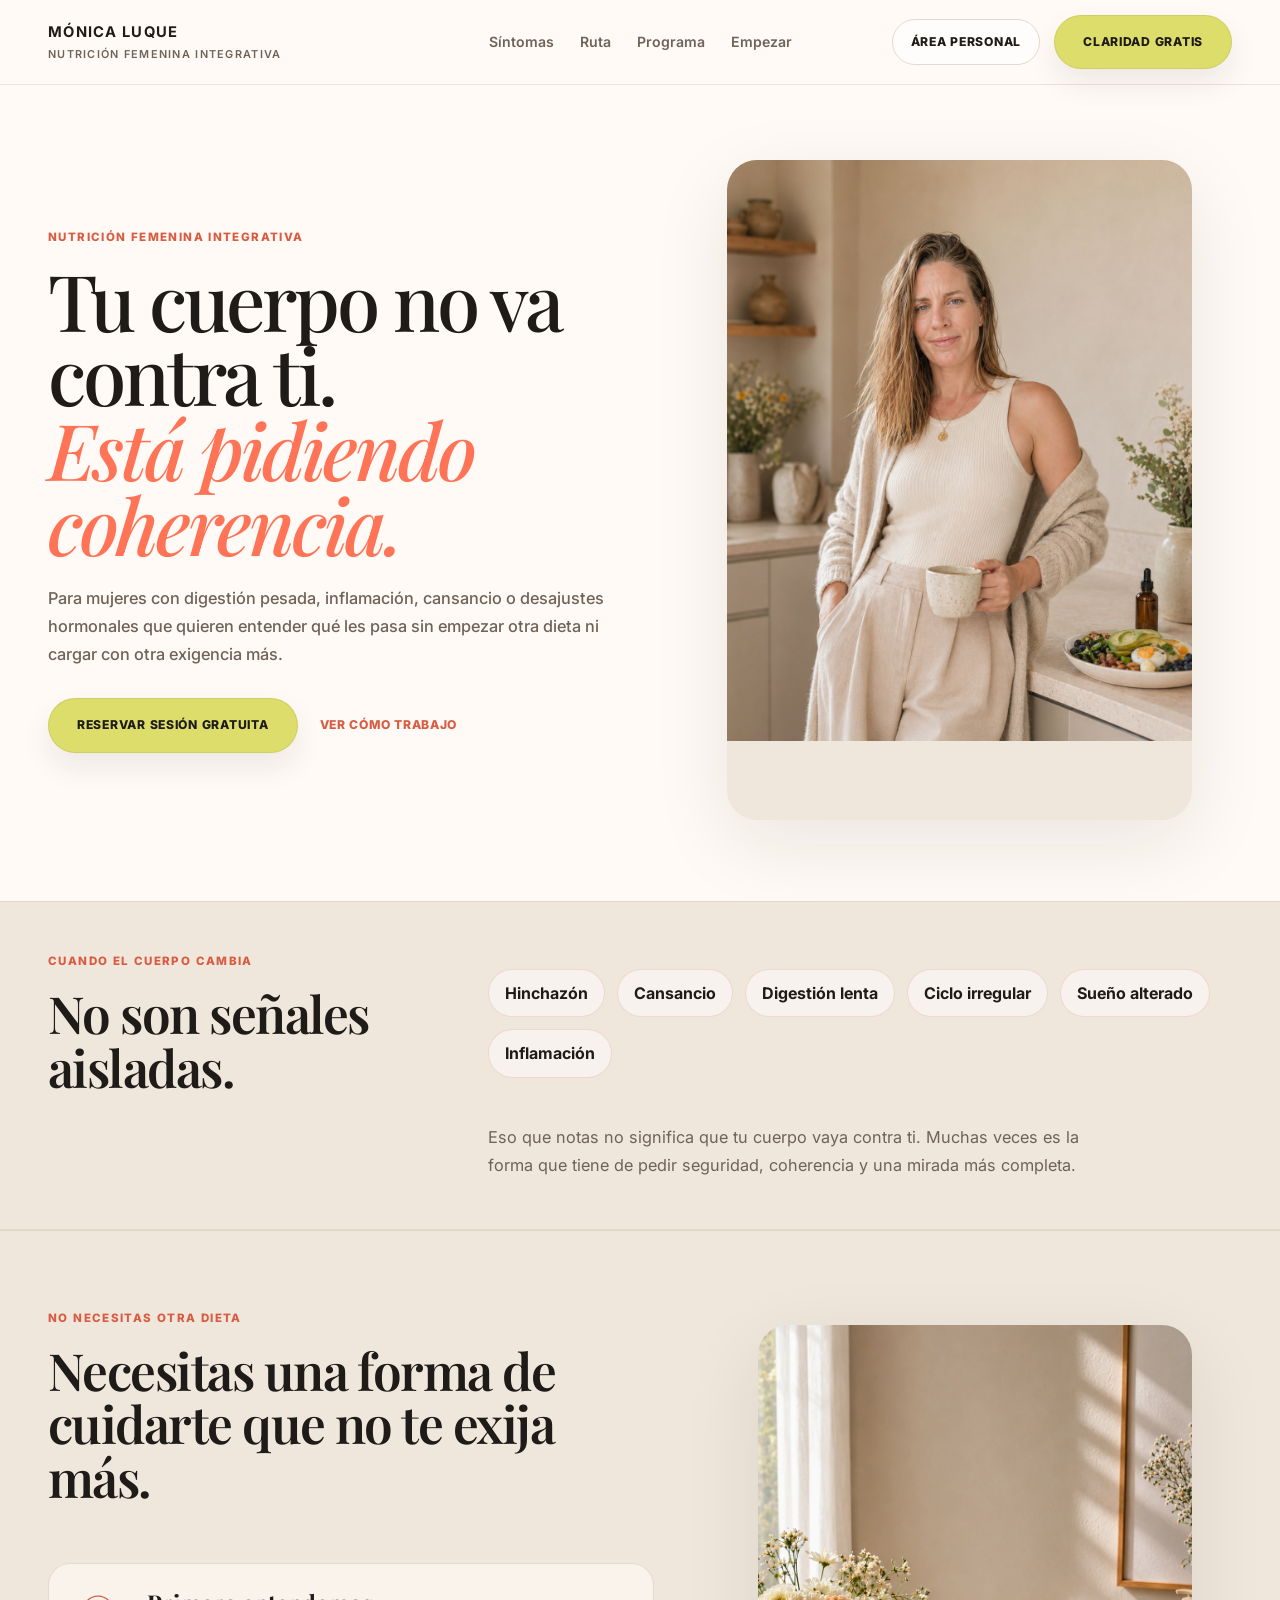
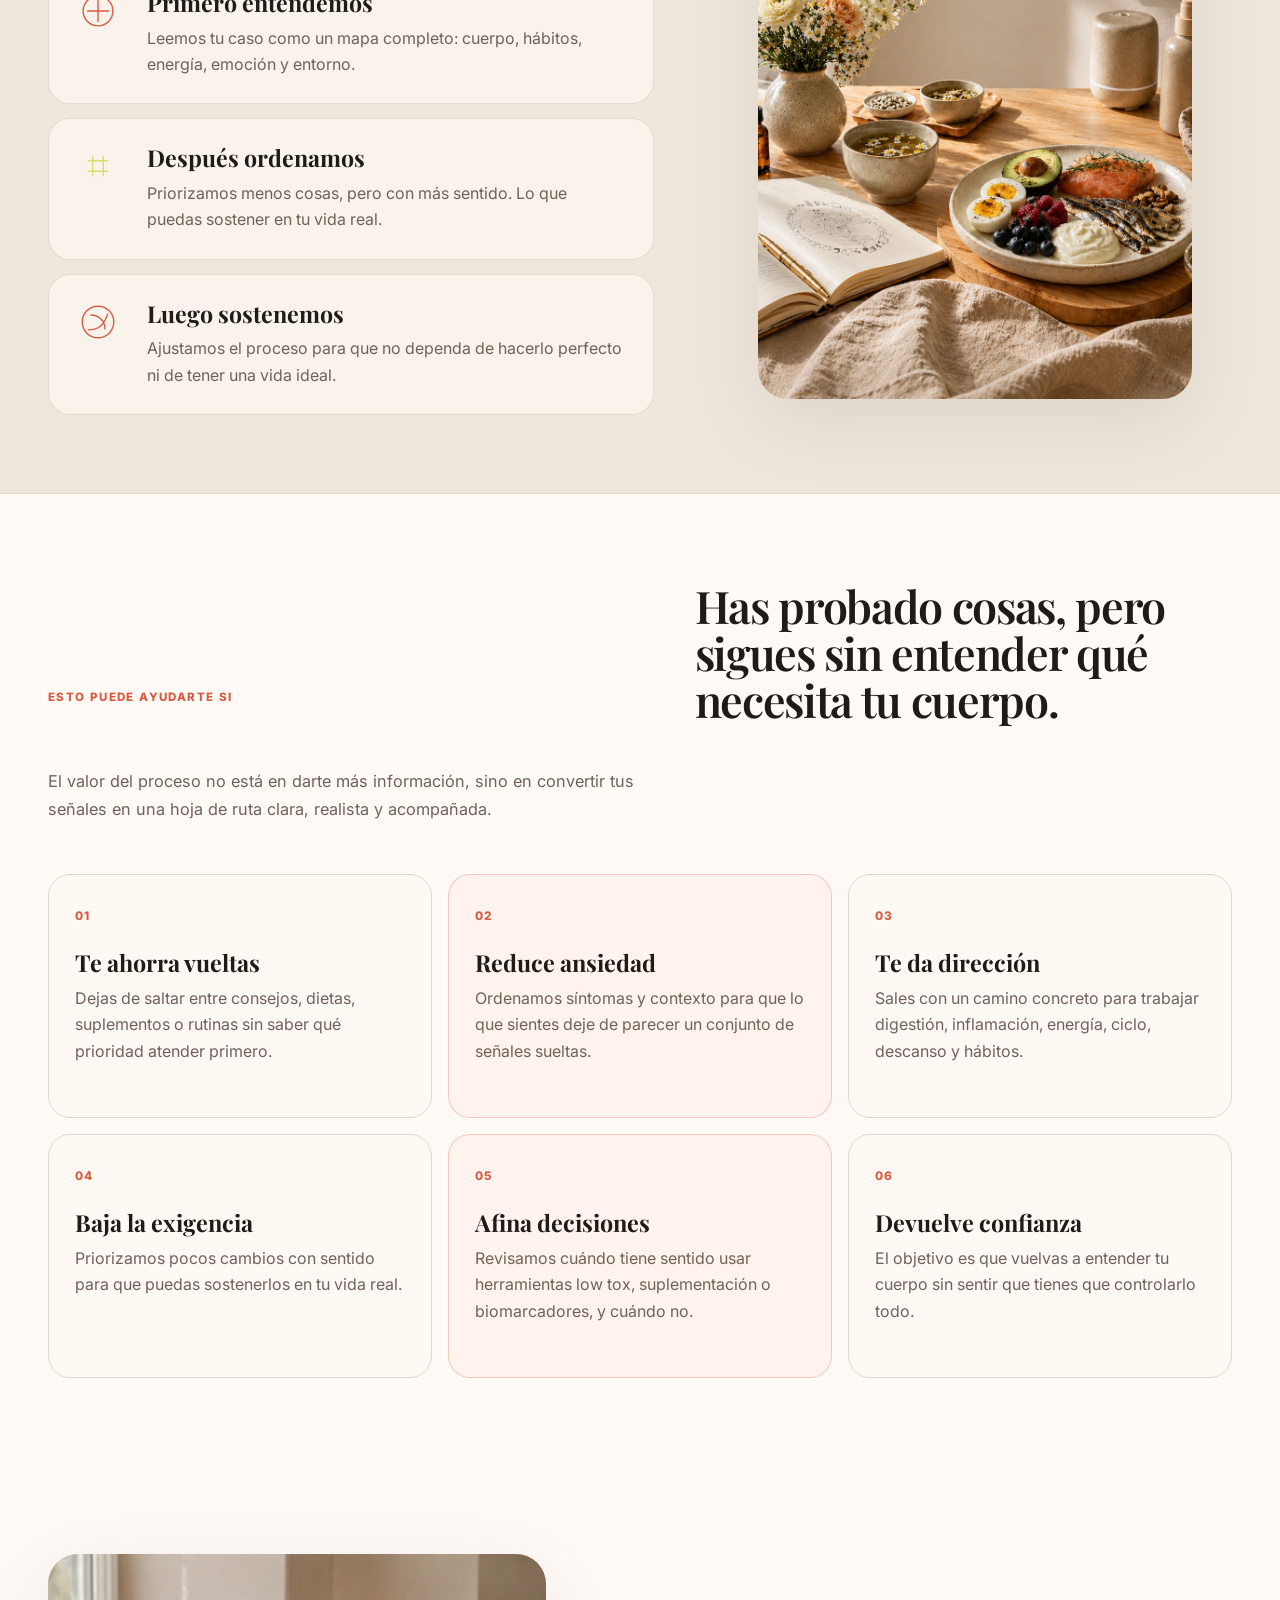
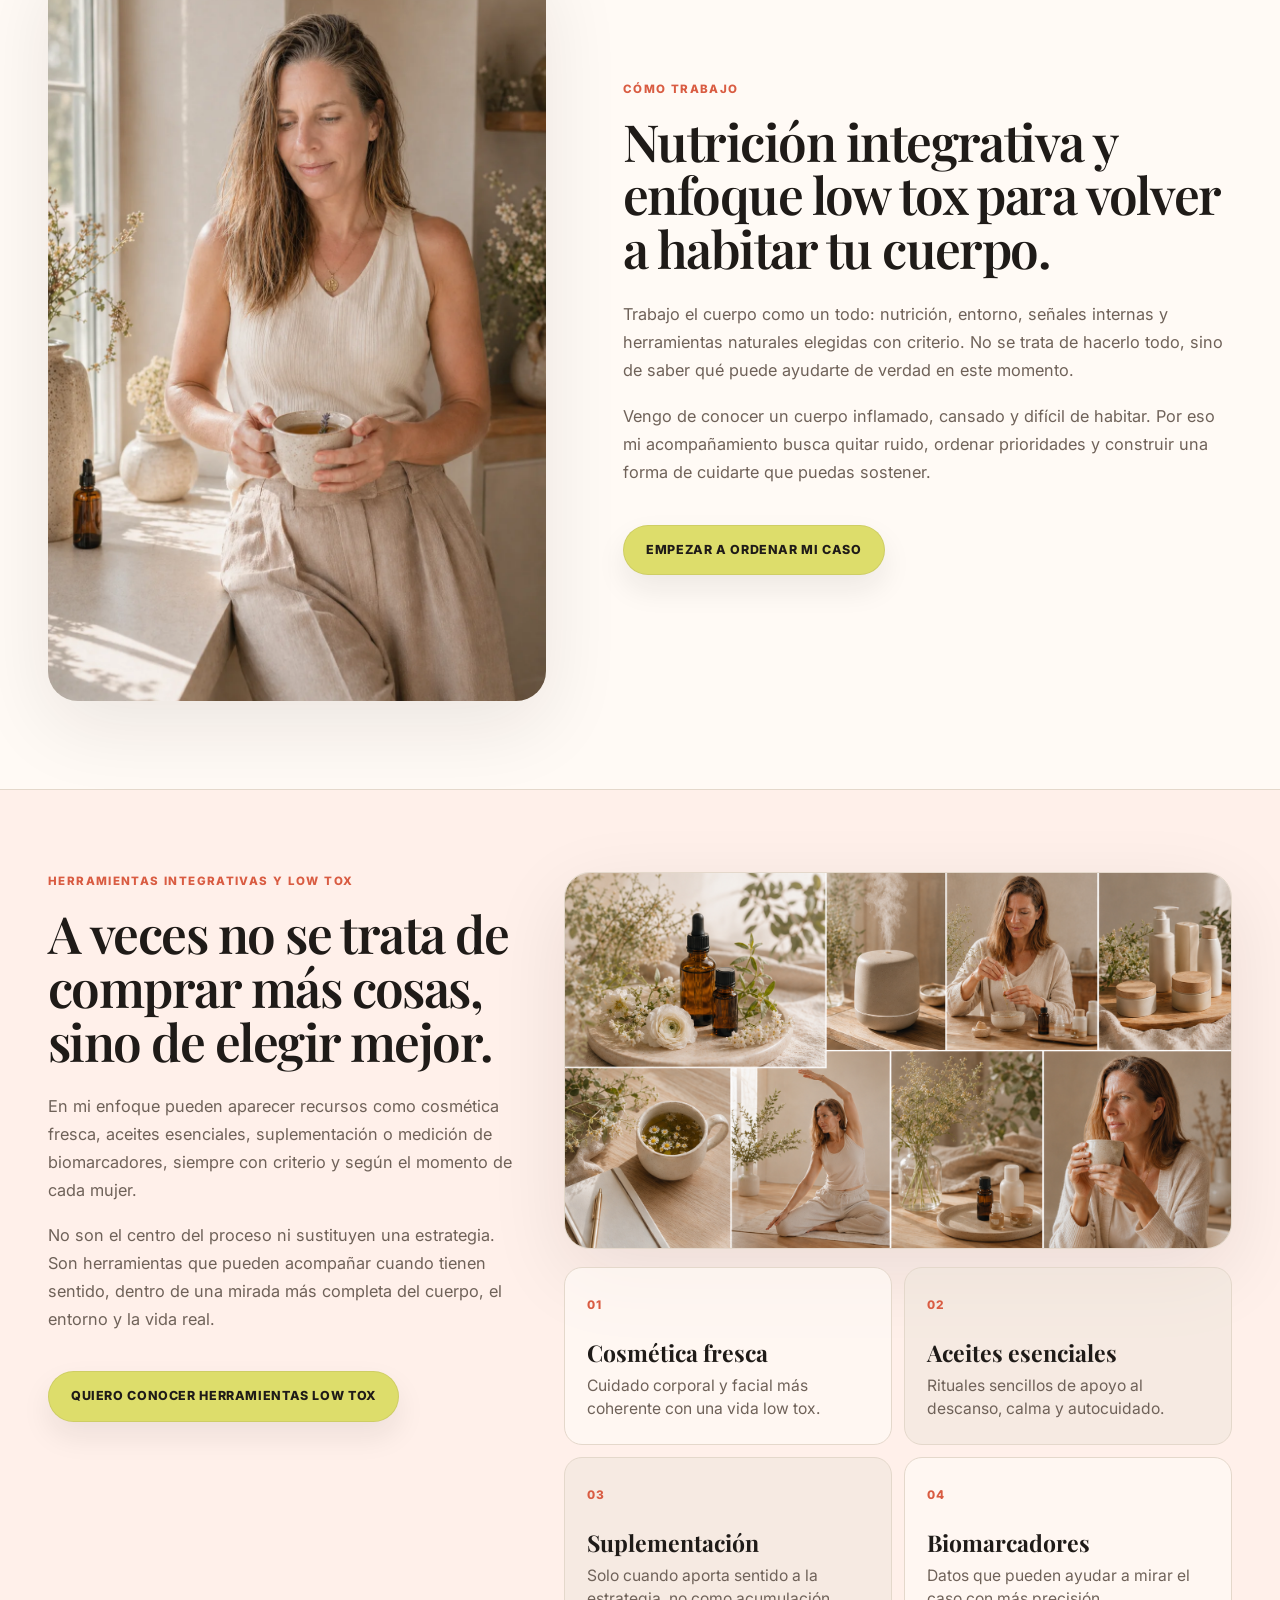
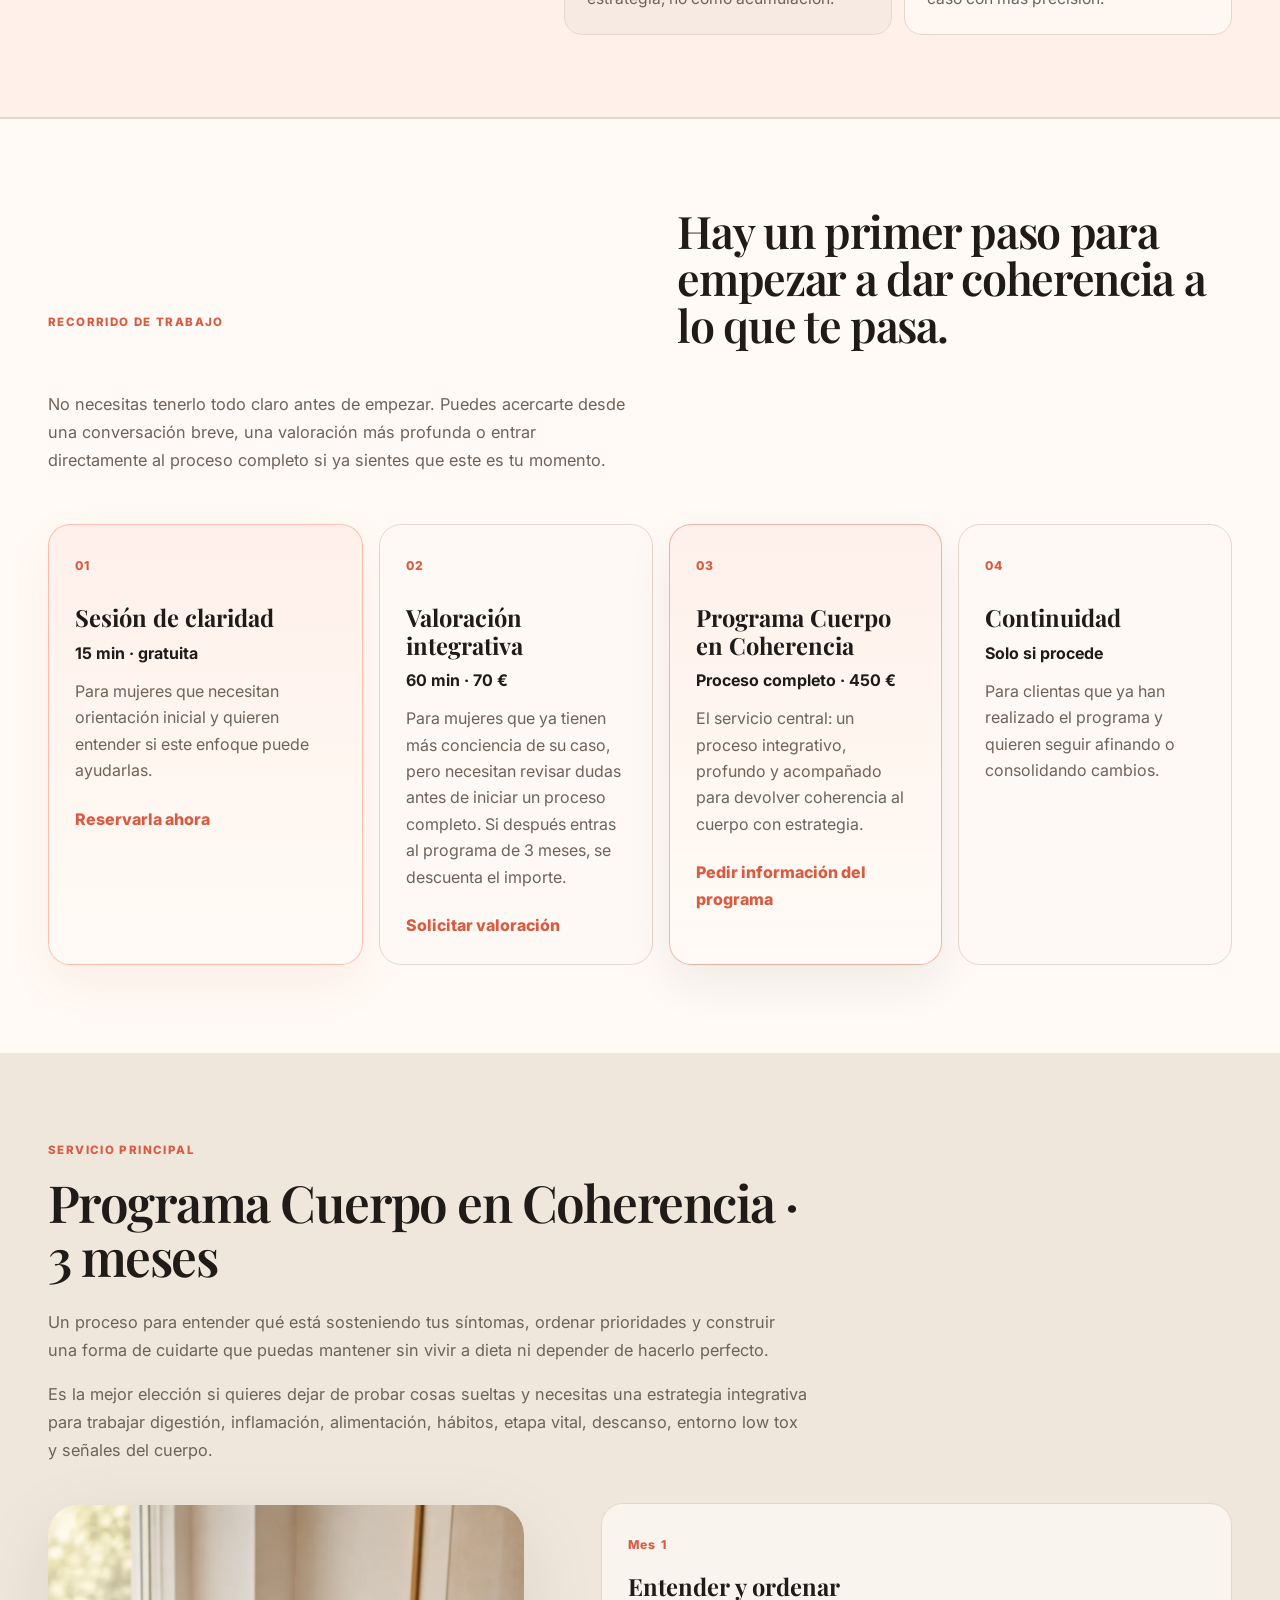
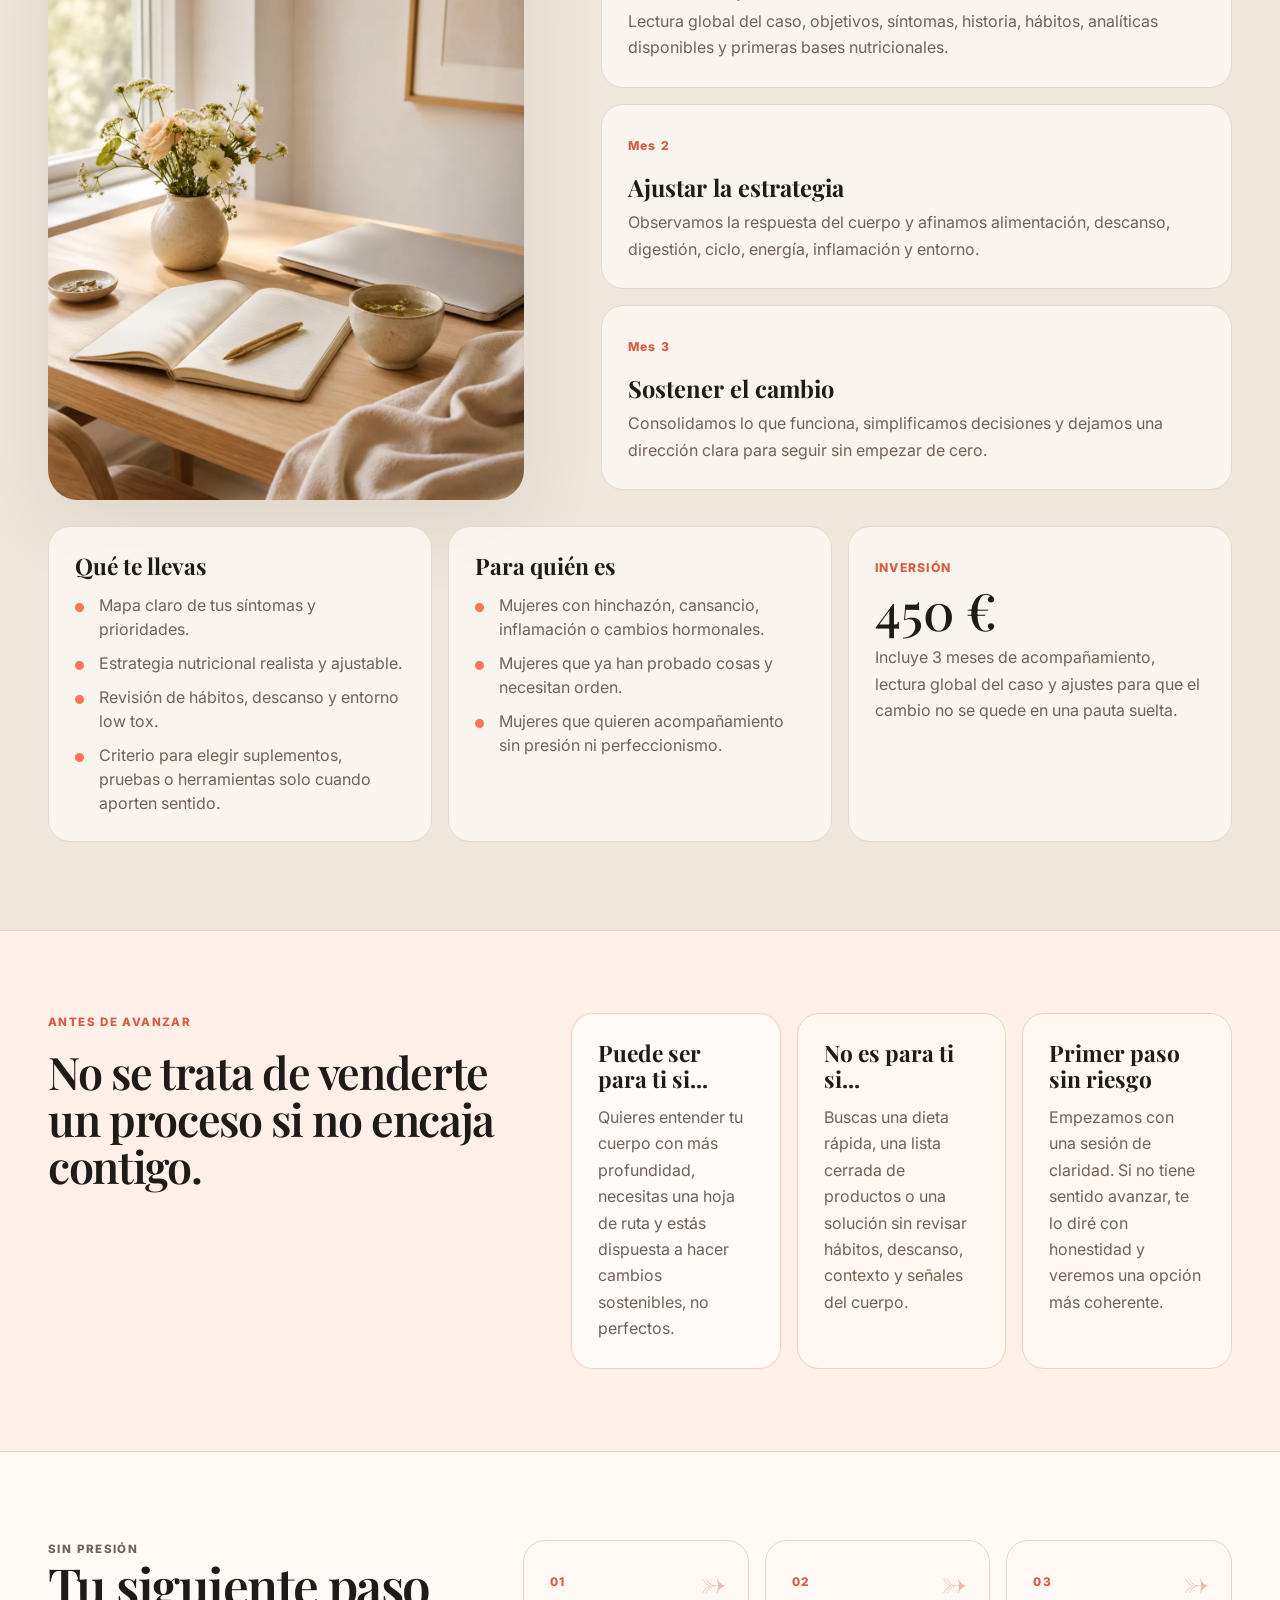
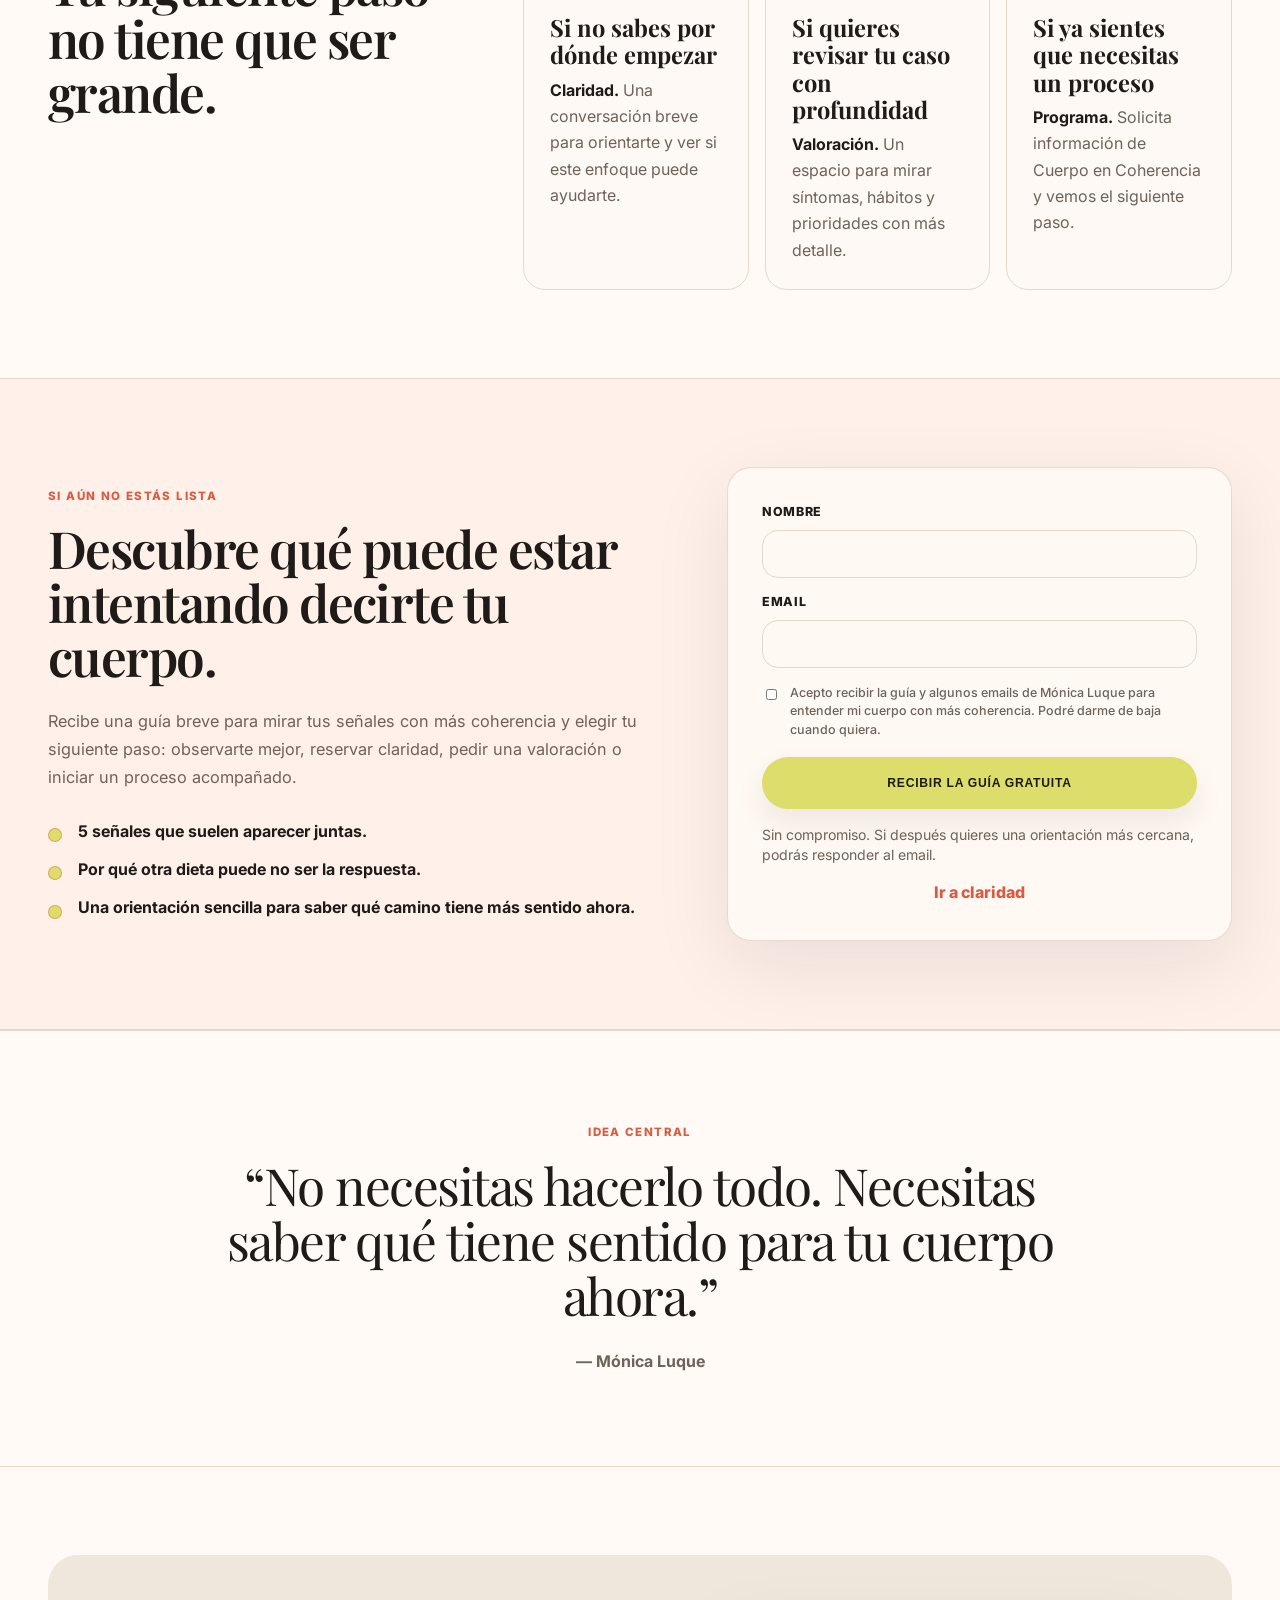
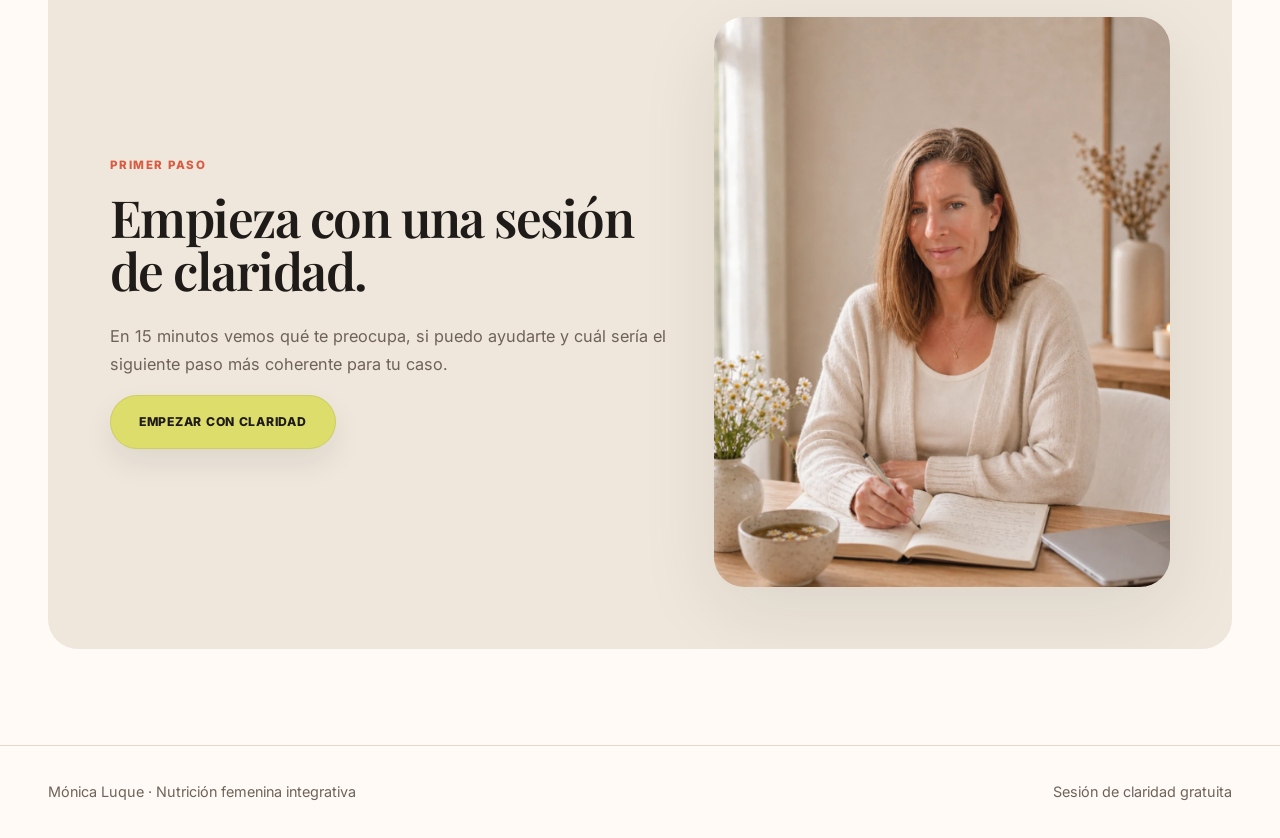
==== pruebas-raiz/index.html @ 3175f6ef "Publicar pruebas raiz en su ruta" ====
<!doctype html>
<html lang="es">
  <head>
    <meta charset="utf-8" />
    <meta name="viewport" content="width=device-width, initial-scale=1" />
    <title>Mónica Luque | Cuerpo en Coherencia · Vida con raíz</title>
    <meta
      name="description"
      content="Nutrición femenina integrativa y enfoque low tox para mujeres que sienten que su cuerpo ha cambiado y no quieren sostener otra exigencia más."
    />
    <link rel="preconnect" href="https://fonts.googleapis.com" />
    <link rel="preconnect" href="https://fonts.gstatic.com" crossorigin />
    <link
      href="https://fonts.googleapis.com/css2?family=Inter:wght@400;500;600;700;800&family=Playfair+Display:ital,wght@0,500;0,600;1,500&display=swap"
      rel="stylesheet"
    />
    <link rel="stylesheet" href="./site.css?v=20260507-oferta-valor" />
  </head>
  <body>
    <header class="header">
      <div class="container header-inner">
        <a class="brand" href="#inicio" aria-label="Mónica Luque">
          <strong>Mónica Luque</strong>
          <span>Nutrición femenina integrativa</span>
        </a>

        <nav class="nav" aria-label="Navegación principal">
          <a href="#sintomas">Síntomas</a>
          <a href="#ruta">Ruta</a>
          <a href="#programa">Programa</a>
          <a href="#empezar">Empezar</a>
        </nav>

        <div class="header-actions">
          <a class="btn-secondary btn-area" href="https://app.soymonicaluque.com">Área personal</a>
          <a class="btn-primary header-cta" href="./sesion-claridad/">Claridad gratis</a>
        </div>
      </div>
    </header>

    <main id="inicio">
      <section class="container hero">
        <div class="hero-copy">
          <p class="eyebrow hero-eyebrow">Nutrición femenina integrativa</p>
          <h1 class="hero-title">
            Tu cuerpo no va contra ti.<br />
            <span class="italic-accent">Está pidiendo coherencia.</span>
          </h1>
          <p class="hero-lead">
            Para mujeres con digestión pesada, inflamación, cansancio o desajustes hormonales que quieren entender qué les pasa sin empezar otra dieta ni cargar con otra exigencia más.
          </p>
          <div class="hero-actions">
            <a class="btn-primary" href="./sesion-claridad/">Reservar sesión gratuita</a>
            <a class="btn-secondary hero-link" href="#como-trabajo">Ver cómo trabajo</a>
          </div>
        </div>

        <figure class="hero-image" aria-label="Mónica Luque en un entorno cálido y natural">
          <img
            src="./assets/images/monica-hero-13.png"
            alt="Mónica Luque en un entorno cálido de nutrición y autocuidado"
            fetchpriority="high"
          />
        </figure>
      </section>

      <section class="symptoms-band fade-in" id="sintomas">
        <div class="container symptoms-layout">
          <div class="symptoms-heading">
            <p class="eyebrow">Cuando el cuerpo cambia</p>
            <h2 class="section-title">No son señales aisladas.</h2>
          </div>
          <div class="symptom-list" aria-label="Síntomas habituales">
            <span>Hinchazón</span>
            <span>Cansancio</span>
            <span>Digestión lenta</span>
            <span>Ciclo irregular</span>
            <span>Sueño alterado</span>
            <span>Inflamación</span>
          </div>
          <p class="body-text symptoms-context">
            Eso que notas no significa que tu cuerpo vaya contra ti. Muchas veces es la forma que tiene de pedir seguridad, coherencia y una mirada más completa.
          </p>
        </div>
      </section>

      <section class="service-band fade-in" id="metodo">
        <div class="container approach-layout">
          <div class="approach-copy">
            <div class="approach-intro">
              <p class="eyebrow">No necesitas otra dieta</p>
              <h2 class="section-title">Necesitas una forma de cuidarte que no te exija más.</h2>
            </div>
            <div class="features-grid compact">
              <article class="feature">
                <svg class="feature-icon" viewBox="0 0 48 48" fill="none" aria-hidden="true"><path d="M12 24h24M24 12v24" stroke="currentColor" stroke-width="1.6" stroke-linecap="round"/><circle cx="24" cy="24" r="17" stroke="currentColor" stroke-width="1.6"/></svg>
                <div>
                  <h3>Primero entendemos</h3>
                  <p>Leemos tu caso como un mapa completo: cuerpo, hábitos, energía, emoción y entorno.</p>
                </div>
              </article>
              <article class="feature">
                <svg class="feature-icon" viewBox="0 0 48 48" fill="none" aria-hidden="true"><path d="M13 18h22M13 30h22M18 13v22M30 13v22" stroke="currentColor" stroke-width="1.6" stroke-linecap="round"/></svg>
                <div>
                  <h3>Después ordenamos</h3>
                  <p>Priorizamos menos cosas, pero con más sentido. Lo que puedas sostener en tu vida real.</p>
                </div>
              </article>
              <article class="feature">
                <svg class="feature-icon" viewBox="0 0 48 48" fill="none" aria-hidden="true"><path d="M13 33c12 0 18-6 22-18M16 16c9 0 16 7 16 16" stroke="currentColor" stroke-width="1.6" stroke-linecap="round"/><circle cx="24" cy="24" r="18" stroke="currentColor" stroke-width="1.6"/></svg>
                <div>
                  <h3>Luego sostenemos</h3>
                  <p>Ajustamos el proceso para que no dependa de hacerlo perfecto ni de tener una vida ideal.</p>
                </div>
              </article>
            </div>
          </div>
          <figure class="approach-image">
            <img
              src="./assets/images/metodo-lowtox-90.webp"
              alt="Mesa luminosa con alimentos, libreta, flores e infusión"
              loading="lazy"
            />
          </figure>
        </div>
      </section>

      <section class="container value-section fade-in" id="valor">
        <div class="value-head">
          <p class="eyebrow">Esto puede ayudarte si</p>
          <h2 class="section-title">Has probado cosas, pero sigues sin entender qué necesita tu cuerpo.</h2>
          <p class="body-text">
            El valor del proceso no está en darte más información, sino en convertir tus señales en una hoja de ruta clara, realista y acompañada.
          </p>
        </div>
        <div class="value-grid" aria-label="Situaciones habituales que trabaja el proceso">
          <article>
            <span>01</span>
            <h3>Te ahorra vueltas</h3>
            <p>Dejas de saltar entre consejos, dietas, suplementos o rutinas sin saber qué prioridad atender primero.</p>
          </article>
          <article>
            <span>02</span>
            <h3>Reduce ansiedad</h3>
            <p>Ordenamos síntomas y contexto para que lo que sientes deje de parecer un conjunto de señales sueltas.</p>
          </article>
          <article>
            <span>03</span>
            <h3>Te da dirección</h3>
            <p>Sales con un camino concreto para trabajar digestión, inflamación, energía, ciclo, descanso y hábitos.</p>
          </article>
          <article>
            <span>04</span>
            <h3>Baja la exigencia</h3>
            <p>Priorizamos pocos cambios con sentido para que puedas sostenerlos en tu vida real.</p>
          </article>
          <article>
            <span>05</span>
            <h3>Afina decisiones</h3>
            <p>Revisamos cuándo tiene sentido usar herramientas low tox, suplementación o biomarcadores, y cuándo no.</p>
          </article>
          <article>
            <span>06</span>
            <h3>Devuelve confianza</h3>
            <p>El objetivo es que vuelvas a entender tu cuerpo sin sentir que tienes que controlarlo todo.</p>
          </article>
        </div>
      </section>

      <section class="container intro-flow fade-in" id="como-trabajo">
        <div class="about-image">
          <img
            src="./assets/images/monica-como-trabajo-21.webp"
            alt="Mónica Luque en un momento sereno de autocuidado integrativo"
            loading="lazy"
          />
        </div>
        <div class="intro-copy">
          <p class="eyebrow">Cómo trabajo</p>
          <h2 class="section-title">Nutrición integrativa y enfoque low tox para volver a habitar tu cuerpo.</h2>
          <p class="body-text">
            Trabajo el cuerpo como un todo: nutrición, entorno, señales internas y herramientas naturales elegidas con criterio. No se trata de hacerlo todo, sino de saber qué puede ayudarte de verdad en este momento.
          </p>
          <p class="body-text">
            Vengo de conocer un cuerpo inflamado, cansado y difícil de habitar. Por eso mi acompañamiento busca quitar ruido, ordenar prioridades y construir una forma de cuidarte que puedas sostener.
          </p>
          <a class="text-link" href="./sesion-claridad/">Empezar a ordenar mi caso</a>
        </div>
      </section>

      <section class="tools-section fade-in" id="herramientas">
        <div class="container tools-layout">
          <div class="tools-copy">
            <p class="eyebrow">Herramientas integrativas y low tox</p>
            <h2 class="section-title">A veces no se trata de comprar más cosas, sino de elegir mejor.</h2>
            <p class="body-text">
              En mi enfoque pueden aparecer recursos como cosmética fresca, aceites esenciales, suplementación o medición de biomarcadores, siempre con criterio y según el momento de cada mujer.
            </p>
            <p class="body-text">
              No son el centro del proceso ni sustituyen una estrategia. Son herramientas que pueden acompañar cuando tienen sentido, dentro de una mirada más completa del cuerpo, el entorno y la vida real.
            </p>
            <a class="text-link subtle-link" href="mailto:info@soymonicaluque.com?subject=Herramientas%20low%20tox">Quiero conocer herramientas low tox</a>
          </div>

          <div class="tools-visual">
            <figure class="tools-image">
              <img
                src="./assets/images/herramientas-low-tox-horizontal.png"
                alt="Rituales low tox con aceites esenciales, cosmética fresca, infusión y autocuidado"
                loading="lazy"
              />
            </figure>
            <div class="tools-grid" aria-label="Herramientas que pueden acompañar el proceso">
              <article>
                <span>01</span>
                <h3>Cosmética fresca</h3>
                <p>Cuidado corporal y facial más coherente con una vida low tox.</p>
              </article>
              <article>
                <span>02</span>
                <h3>Aceites esenciales</h3>
                <p>Rituales sencillos de apoyo al descanso, calma y autocuidado.</p>
              </article>
              <article>
                <span>03</span>
                <h3>Suplementación</h3>
                <p>Solo cuando aporta sentido a la estrategia, no como acumulación.</p>
              </article>
              <article>
                <span>04</span>
                <h3>Biomarcadores</h3>
                <p>Datos que pueden ayudar a mirar el caso con más precisión.</p>
              </article>
            </div>
          </div>
        </div>
      </section>

      <section class="container route fade-in" id="ruta">
        <div class="route-head">
          <p class="eyebrow">Recorrido de trabajo</p>
          <h2 class="section-title">Hay un primer paso para empezar a dar coherencia a lo que te pasa.</h2>
          <p class="body-text">
            No necesitas tenerlo todo claro antes de empezar. Puedes acercarte desde una conversación breve, una valoración más profunda o entrar directamente al proceso completo si ya sientes que este es tu momento.
          </p>
        </div>

        <div class="route-grid">
          <article class="route-card primary-step">
            <span>01</span>
            <h3>Sesión de claridad</h3>
            <strong>15 min · gratuita</strong>
            <p>Para mujeres que necesitan orientación inicial y quieren entender si este enfoque puede ayudarlas.</p>
            <a class="mini-cta" href="./sesion-claridad/">Reservarla ahora</a>
          </article>
          <article class="route-card">
            <span>02</span>
            <h3>Valoración integrativa</h3>
            <strong>60 min · 70 €</strong>
            <p>Para mujeres que ya tienen más conciencia de su caso, pero necesitan revisar dudas antes de iniciar un proceso completo. Si después entras al programa de 3 meses, se descuenta el importe.</p>
            <a class="mini-cta" href="mailto:info@soymonicaluque.com?subject=Valoraci%C3%B3n%20integrativa">Solicitar valoración</a>
          </article>
          <article class="route-card program-step">
            <span>03</span>
            <h3>Programa Cuerpo en Coherencia</h3>
            <strong>Proceso completo · 450 €</strong>
            <p>El servicio central: un proceso integrativo, profundo y acompañado para devolver coherencia al cuerpo con estrategia.</p>
            <a class="mini-cta" href="mailto:info@soymonicaluque.com?subject=Programa%20Cuerpo%20en%20Coherencia">Pedir información del programa</a>
          </article>
          <article class="route-card">
            <span>04</span>
            <h3>Continuidad</h3>
            <strong>Solo si procede</strong>
            <p>Para clientas que ya han realizado el programa y quieren seguir afinando o consolidando cambios.</p>
          </article>
        </div>
      </section>

      <section class="program-section fade-in" id="programa">
        <div class="container program-layout">
          <div class="program-copy">
            <p class="eyebrow">Servicio principal</p>
            <h2 class="section-title">Programa Cuerpo en Coherencia · 3 meses</h2>
            <p class="body-text">
              Un proceso para entender qué está sosteniendo tus síntomas, ordenar prioridades y construir una forma de cuidarte que puedas mantener sin vivir a dieta ni depender de hacerlo perfecto.
            </p>
            <p class="body-text">
              Es la mejor elección si quieres dejar de probar cosas sueltas y necesitas una estrategia integrativa para trabajar digestión, inflamación, alimentación, hábitos, etapa vital, descanso, entorno low tox y señales del cuerpo.
            </p>
          </div>

          <div class="program-showcase">
            <figure class="program-visual">
              <img
                src="./assets/images/servicio-principal-89.webp"
                alt="Mesa luminosa con libreta abierta, flores, ordenador y una taza"
                loading="lazy"
              />
            </figure>
          </div>

          <div class="program-detail">
            <div class="program-cards">
              <article>
                <span>Mes 1</span>
                <h3>Entender y ordenar</h3>
                <p>Lectura global del caso, objetivos, síntomas, historia, hábitos, analíticas disponibles y primeras bases nutricionales.</p>
              </article>
              <article>
                <span>Mes 2</span>
                <h3>Ajustar la estrategia</h3>
                <p>Observamos la respuesta del cuerpo y afinamos alimentación, descanso, digestión, ciclo, energía, inflamación y entorno.</p>
              </article>
              <article>
                <span>Mes 3</span>
                <h3>Sostener el cambio</h3>
                <p>Consolidamos lo que funciona, simplificamos decisiones y dejamos una dirección clara para seguir sin empezar de cero.</p>
              </article>
            </div>
          </div>

          <div class="program-bottom">
            <div class="program-includes" aria-label="Qué incluye el programa">
              <article>
                <h3>Qué te llevas</h3>
                <ul>
                  <li>Mapa claro de tus síntomas y prioridades.</li>
                  <li>Estrategia nutricional realista y ajustable.</li>
                  <li>Revisión de hábitos, descanso y entorno low tox.</li>
                  <li>Criterio para elegir suplementos, pruebas o herramientas solo cuando aporten sentido.</li>
                </ul>
              </article>
              <article>
                <h3>Para quién es</h3>
                <ul>
                  <li>Mujeres con hinchazón, cansancio, inflamación o cambios hormonales.</li>
                  <li>Mujeres que ya han probado cosas y necesitan orden.</li>
                  <li>Mujeres que quieren acompañamiento sin presión ni perfeccionismo.</li>
                </ul>
              </article>
            </div>
            <div class="program-price">
              <span>Inversión</span>
              <strong>450 €</strong>
              <p>Incluye 3 meses de acompañamiento, lectura global del caso y ajustes para que el cambio no se quede en una pauta suelta.</p>
            </div>
          </div>
        </div>
      </section>

      <section class="fit-section fade-in">
        <div class="container fit-layout">
          <div>
            <p class="eyebrow">Antes de avanzar</p>
            <h2 class="section-title">No se trata de venderte un proceso si no encaja contigo.</h2>
          </div>
          <div class="fit-grid">
            <article>
              <h3>Puede ser para ti si...</h3>
              <p>Quieres entender tu cuerpo con más profundidad, necesitas una hoja de ruta y estás dispuesta a hacer cambios sostenibles, no perfectos.</p>
            </article>
            <article>
              <h3>No es para ti si...</h3>
              <p>Buscas una dieta rápida, una lista cerrada de productos o una solución sin revisar hábitos, descanso, contexto y señales del cuerpo.</p>
            </article>
            <article>
              <h3>Primer paso sin riesgo</h3>
              <p>Empezamos con una sesión de claridad. Si no tiene sentido avanzar, te lo diré con honestidad y veremos una opción más coherente.</p>
            </article>
          </div>
        </div>
      </section>

      <section class="container decision fade-in">
        <div>
          <p class="eyebrow">Sin presión</p>
          <h2 class="section-title">Tu siguiente paso no tiene que ser grande.</h2>
        </div>
        <div class="decision-grid">
          <article class="decision-card clarity-path">
            <span>01</span>
            <h3>Si no sabes por dónde empezar</h3>
            <p><strong>Claridad.</strong> Una conversación breve para orientarte y ver si este enfoque puede ayudarte.</p>
          </article>
          <article class="decision-card valuation-path">
            <span>02</span>
            <h3>Si quieres revisar tu caso con profundidad</h3>
            <p><strong>Valoración.</strong> Un espacio para mirar síntomas, hábitos y prioridades con más detalle.</p>
          </article>
          <article class="decision-card program-path">
            <span>03</span>
            <h3>Si ya sientes que necesitas un proceso</h3>
            <p><strong>Programa.</strong> Solicita información de Cuerpo en Coherencia y vemos el siguiente paso.</p>
          </article>
        </div>
      </section>

      <section class="lead-magnet fade-in" id="guia">
        <div class="container lead-magnet-box">
          <div class="lead-magnet-copy">
            <p class="eyebrow">Si aún no estás lista</p>
            <h2 class="section-title">Descubre qué puede estar intentando decirte tu cuerpo.</h2>
            <p class="body-text">
              Recibe una guía breve para mirar tus señales con más coherencia y elegir tu siguiente paso: observarte mejor, reservar claridad, pedir una valoración o iniciar un proceso acompañado.
            </p>
            <ul class="lead-points" aria-label="Qué incluye la guía">
              <li>5 señales que suelen aparecer juntas.</li>
              <li>Por qué otra dieta puede no ser la respuesta.</li>
              <li>Una orientación sencilla para saber qué camino tiene más sentido ahora.</li>
            </ul>
          </div>

          <form class="lead-form" id="guideForm" action="https://app.soymonicaluque.com/api/public/clarity-leads" method="POST">
            <input type="hidden" name="tipo_solicitud" value="Guía gratuita · Qué está pidiendo mi cuerpo" />
            <input type="hidden" name="origen" value="Web pruebas-raiz · bloque recurso gratuito" />
            <label>
              Nombre
              <input name="nombre" type="text" autocomplete="given-name" required />
            </label>
            <label>
              Email
              <input name="email" type="email" autocomplete="email" required />
            </label>
            <label class="form-consent">
              <input type="checkbox" name="consentimiento_contacto" value="Acepto recibir la guía y comunicaciones de Mónica Luque" required />
              Acepto recibir la guía y algunos emails de Mónica Luque para entender mi cuerpo con más coherencia. Podré darme de baja cuando quiera.
            </label>
            <button class="btn-primary" type="submit">Recibir la guía gratuita</button>
            <p class="form-note" id="guideMessage">Sin compromiso. Si después quieres una orientación más cercana, podrás responder al email.</p>
            <a class="mini-cta" href="./sesion-claridad/">Ir a claridad</a>
          </form>
        </div>
      </section>

      <section class="testimonial fade-in">
        <div class="container">
          <p class="eyebrow">Idea central</p>
          <blockquote class="quote">
            “No necesitas hacerlo todo. Necesitas saber qué tiene sentido para tu cuerpo ahora.”
          </blockquote>
          <cite>— Mónica Luque</cite>
        </div>
      </section>

      <section class="container cta fade-in" id="empezar">
        <div class="cta-box">
          <div class="cta-copy">
            <p class="eyebrow">Primer paso</p>
            <h2 class="section-title">Empieza con una sesión de claridad.</h2>
            <p class="body-text">
              En 15 minutos vemos qué te preocupa, si puedo ayudarte y cuál sería el siguiente paso más coherente para tu caso.
            </p>
            <a class="btn-primary" href="./sesion-claridad/">Empezar con claridad</a>
          </div>
          <div class="cta-image">
            <img
              src="./assets/images/monica-sobre-mi.webp"
              alt="Mónica Luque preparando una sesión de claridad en un espacio sereno"
              loading="lazy"
            />
          </div>
        </div>
      </section>
    </main>

    <footer class="footer">
      <div class="container footer-inner">
        <span>Mónica Luque · Nutrición femenina integrativa</span>
        <a href="./sesion-claridad/">Sesión de claridad gratuita</a>
      </div>
    </footer>

    <script>
      const fadeItems = document.querySelectorAll(".fade-in");

      const observer = new IntersectionObserver(
        (entries) => {
          entries.forEach((entry) => {
            if (entry.isIntersecting) {
              entry.target.classList.add("visible");
              observer.unobserve(entry.target);
            }
          });
        },
        { threshold: 0.16 }
      );

      fadeItems.forEach((item) => observer.observe(item));

      const guideForm = document.querySelector("#guideForm");
      const guideMessage = document.querySelector("#guideMessage");

      if (guideForm) {
        guideForm.addEventListener("submit", async (event) => {
          event.preventDefault();
          const button = guideForm.querySelector("button");
          button.disabled = true;
          guideMessage.textContent = "Enviando tus datos...";

          try {
            const response = await fetch(guideForm.action, {
              method: "POST",
              headers: { "Content-Type": "application/json" },
              body: JSON.stringify(Object.fromEntries(new FormData(guideForm)))
            });

            if (!response.ok) throw new Error("No se ha podido enviar ahora mismo.");

            guideForm.reset();
            guideMessage.textContent = "Listo. He recibido tus datos para enviarte la guía.";
          } catch (error) {
            guideMessage.textContent = "No se ha podido enviar. Puedes escribirme o probar de nuevo en unos minutos.";
          } finally {
            button.disabled = false;
          }
        });
      }
    </script>
  </body>
</html>
---- pruebas-raiz/site.css ----
:root {
  --color-bg: #fffaf5;
  --color-bg-soft: #efe7dc;
  --color-bg-coral: #fff0ea;
  --color-bg-deep: #1f1b18;
  --color-text: #1f1b18;
  --color-muted: #6f6259;
  --color-accent: #ff7456;
  --color-accent-dark: #d95c42;
  --color-highlight: #dddd6b;
  --color-border: #e4d8cb;
  --color-white: #ffffff;
  --shadow: 0 24px 80px rgba(31, 27, 24, .09);
}

* { box-sizing: border-box; }
html { scroll-behavior: smooth; }
[id] { scroll-margin-top: 96px; }
body {
  margin: 0;
  overflow-x: hidden;
  color: var(--color-text);
  background: var(--color-bg);
  font-family: "Inter", sans-serif;
  line-height: 1.65;
}
img { display: block; width: 100%; height: 100%; object-fit: cover; }
a { color: inherit; text-decoration: none; }
h1, h2, h3, p, blockquote { margin-top: 0; }
.container { width: min(1380px, 100%); margin: 0 auto; padding: 0 clamp(24px, 4vw, 48px); }

.header {
  position: sticky;
  top: 0;
  z-index: 50;
  background: rgba(255, 250, 245, .9);
  border-bottom: 1px solid rgba(228, 216, 203, .7);
  backdrop-filter: blur(18px);
}
.header-inner {
  height: 84px;
  display: grid;
  grid-template-columns: 1fr auto 1fr;
  align-items: center;
  gap: 24px;
}
.header-inner > *, .hero > *, .intro-flow > *, .tools-layout > *, .value-section > *, .program-layout > *, .fit-layout > *, .decision > *, .lead-magnet-box > *, .cta-box > * { min-width: 0; }
.brand { display: inline-flex; flex-direction: column; gap: 1px; width: fit-content; letter-spacing: .08em; text-transform: uppercase; }
.brand strong { font-size: .92rem; font-weight: 700; }
.brand span { color: var(--color-muted); font-size: .68rem; font-weight: 600; }
.nav { display: flex; align-items: center; gap: 26px; color: var(--color-muted); font-size: .88rem; font-weight: 600; }
.nav a { transition: color .25s ease; }
.nav a:hover { color: var(--color-text); }
.header-actions { display: flex; justify-content: flex-end; align-items: center; gap: 14px; }

.btn-primary, .btn-secondary {
  display: inline-flex;
  align-items: center;
  justify-content: center;
  gap: 10px;
  min-height: 52px;
  border-radius: 999px;
  font-weight: 800;
  text-transform: uppercase;
  font-size: .76rem;
  letter-spacing: .06em;
}
.btn-primary {
  padding: 16px 28px;
  color: var(--color-text);
  background: var(--color-highlight);
  border: 1px solid rgba(31, 27, 24, .08);
  box-shadow: 0 14px 30px rgba(31, 27, 24, .08);
  transition: transform .25s ease, background .25s ease, color .25s ease;
}
.btn-primary:hover { transform: translateY(-2px); background: var(--color-accent); color: var(--color-white); }
.btn-secondary { color: var(--color-text); background: transparent; }
.btn-area { min-height: 44px; padding: 12px 18px; border: 1px solid var(--color-border); background: rgba(255, 255, 255, .54); }
.btn-area:hover { border-color: var(--color-accent); background: var(--color-white); }

.hero {
  min-height: calc(100vh - 84px);
  display: grid;
  grid-template-columns: minmax(0, .95fr) minmax(360px, .9fr);
  grid-template-areas: "copy image";
  align-items: center;
  gap: clamp(24px, 5vw, 80px);
  padding-top: clamp(28px, 4vw, 48px);
  padding-bottom: 54px;
}
.hero-copy { grid-area: copy; align-self: center; }
.hero-image { grid-area: image; }
.eyebrow { margin-bottom: 16px; color: var(--color-accent-dark); font-size: .72rem; font-weight: 800; letter-spacing: .12em; text-transform: uppercase; }
.hero-title, .section-title, .quote, .route-card h3, .value-grid h3, .program-cards h3, .program-includes h3, .fit-grid h3, .decision h3 {
  font-family: "Playfair Display", Georgia, serif;
}
.hero-title { max-width: 900px; margin-bottom: 22px; font-size: clamp(3.2rem, 6.1vw, 6rem); font-weight: 500; line-height: .96; letter-spacing: -.04em; }
.italic-accent { color: var(--color-accent); font-style: italic; font-weight: 500; }
.hero-lead, .body-text { color: var(--color-muted); font-size: 1.02rem; line-height: 1.72; overflow-wrap: break-word; }
.hero-lead { max-width: 600px; margin-bottom: 0; font-weight: 500; }
.body-text { max-width: 640px; }
.hero-actions { display: flex; flex-wrap: wrap; align-items: center; gap: 18px; margin-top: 30px; }
.hero-link { min-height: 52px; padding: 0 4px; color: var(--color-accent-dark); }
.hero-image, .about-image, .approach-image, .program-visual, .cta-image { overflow: hidden; border-radius: 30px; background: var(--color-bg-soft); box-shadow: var(--shadow); }
.hero-image { min-height: min(660px, calc(100vh - 156px)); }
.service-band {
  background: var(--color-bg-soft);
  border-top: 1px solid var(--color-border);
  border-bottom: 1px solid var(--color-border);
}
.approach-layout {
  display: grid;
  grid-template-columns: minmax(0, .92fr) minmax(340px, .78fr);
  grid-template-areas:
    "copy image"
    "steps image";
  gap: 34px clamp(34px, 5vw, 72px);
  align-items: stretch;
  padding-top: 78px;
  padding-bottom: 78px;
}
.approach-copy {
  display: contents;
}
.approach-intro {
  grid-area: copy;
}
.approach-copy .section-title { max-width: 720px; }
.approach-image {
  grid-area: image;
  min-height: 520px;
}
.approach-image img {
  object-position: center;
}
.features-grid {
  display: grid;
  grid-template-columns: .75fr repeat(3, 1fr);
  gap: clamp(24px, 4vw, 58px);
  padding-top: 52px;
  padding-bottom: 52px;
}
.features-grid.compact {
  grid-area: steps;
  grid-template-columns: 1fr;
  gap: 14px;
  padding: 0;
}
.features-grid.compact .feature {
  min-height: 0;
  grid-template-columns: 52px minmax(0, 1fr);
  align-items: start;
  gap: 18px;
  padding: 26px 28px;
  background: rgba(255, 250, 245, .62);
  border: 1px solid rgba(228, 216, 203, .9);
  border-radius: 22px;
}
.feature-kicker {
  max-width: 210px;
  color: var(--color-accent-dark);
  font-size: .76rem;
  font-weight: 800;
  letter-spacing: .12em;
  text-transform: uppercase;
}
.feature {
  display: grid;
  gap: 12px;
}
.feature-icon {
  width: 42px;
  height: 42px;
  color: var(--color-accent-dark);
}
.feature:nth-of-type(2) .feature-icon { color: var(--color-highlight); }
.feature h3 {
  margin-bottom: 8px;
  font-family: "Playfair Display", Georgia, serif;
  font-size: 1.45rem;
  line-height: 1.15;
}
.feature p {
  margin-bottom: 0;
  color: var(--color-muted);
}

.symptoms-band {
  background: var(--color-bg-soft);
  border-top: 1px solid var(--color-border);
  border-bottom: 1px solid var(--color-border);
}
.symptoms-layout {
  display: grid;
  grid-template-columns: minmax(280px, .7fr) minmax(320px, 1.3fr);
  gap: 40px;
  align-items: center;
  padding-top: 50px;
  padding-bottom: 50px;
}
.section-title { max-width: 780px; margin-bottom: 24px; font-size: clamp(2.1rem, 4vw, 4rem); font-weight: 600; line-height: 1.05; letter-spacing: -.03em; }
.symptoms-layout .section-title { margin-bottom: 0; }
.symptoms-context {
  grid-column: 2;
  max-width: 620px;
  margin: -12px 0 0;
}
.symptom-list { display: flex; flex-wrap: wrap; gap: 12px; }
.symptom-list span {
  display: inline-flex;
  align-items: center;
  min-height: 44px;
  padding: 10px 16px;
  border: 1px solid rgba(217, 92, 66, .18);
  border-radius: 999px;
  background: rgba(255, 255, 255, .48);
  color: var(--color-text);
  font-weight: 700;
}

.value-section {
  padding-top: 88px;
  padding-bottom: 88px;
}
.value-head {
  display: grid;
  grid-template-columns: minmax(320px, .92fr) minmax(320px, .82fr);
  gap: 44px;
  align-items: end;
  margin-bottom: 34px;
}
.value-head .section-title {
  margin-bottom: 0;
  font-size: clamp(2rem, 3.5vw, 3.6rem);
}
.value-grid {
  display: grid;
  grid-template-columns: repeat(3, minmax(0, 1fr));
  gap: 16px;
}
.value-grid article {
  min-height: 244px;
  padding: 26px;
  background: rgba(255, 250, 245, .74);
  border: 1px solid var(--color-border);
  border-radius: 22px;
  transition: transform .25s ease, background .25s ease, border-color .25s ease;
}
.value-grid article:nth-child(2),
.value-grid article:nth-child(5) {
  background: rgba(255, 240, 234, .72);
  border-color: rgba(217, 92, 66, .28);
}
.value-grid article:hover {
  transform: translateY(-3px);
  background: rgba(255, 255, 255, .78);
  border-color: rgba(255, 116, 86, .42);
}
.value-grid span {
  display: inline-flex;
  margin-bottom: 24px;
  color: var(--color-accent-dark);
  font-size: .74rem;
  font-weight: 800;
  letter-spacing: .1em;
}
.value-grid h3 {
  margin-bottom: 8px;
  font-size: 1.46rem;
  line-height: 1.14;
}
.value-grid p {
  margin: 0;
  color: var(--color-muted);
}

.intro-flow {
  padding-top: 88px;
  padding-bottom: 88px;
  display: grid;
  grid-template-columns: minmax(320px, .9fr) minmax(0, 1.1fr);
  gap: clamp(42px, 6vw, 86px);
  align-items: center;
}
.about-image { min-height: 570px; }
.intro-copy .body-text + .body-text { margin-top: 18px; }
.text-link {
  display: inline-flex;
  align-items: center;
  justify-content: center;
  gap: 10px;
  margin-top: 22px;
  min-height: 50px;
  padding: 14px 22px;
  color: var(--color-text);
  background: var(--color-highlight);
  border: 1px solid rgba(31, 27, 24, .08);
  border-radius: 999px;
  box-shadow: 0 14px 30px rgba(31, 27, 24, .08);
  font-size: .78rem;
  font-weight: 800;
  letter-spacing: .05em;
  text-transform: uppercase;
}
.subtle-link {
  background: var(--color-highlight);
  border-color: rgba(31, 27, 24, .08);
  color: var(--color-text);
  box-shadow: 0 14px 30px rgba(31, 27, 24, .08);
}
.subtle-link:hover {
  background: var(--color-accent);
  color: var(--color-white);
}

.tools-section {
  padding: 82px 0;
  background: var(--color-bg-coral);
  border-top: 1px solid var(--color-border);
  border-bottom: 1px solid var(--color-border);
}
.tools-layout {
  display: grid;
  grid-template-columns: minmax(360px, .82fr) minmax(0, 1.18fr);
  gap: clamp(30px, 4vw, 56px);
  align-items: start;
}
.tools-copy .body-text + .body-text { margin-top: 16px; }
.tools-visual {
  display: grid;
  gap: 18px;
  align-items: start;
}
.tools-image {
  height: auto;
  margin: 0;
  overflow: hidden;
  border: 1px solid var(--color-border);
  border-radius: 26px;
  background: var(--color-bg-soft);
  box-shadow: var(--shadow);
}
.tools-image img {
  aspect-ratio: 16 / 9;
  height: auto;
  object-fit: cover;
  object-position: center;
}
.tools-grid {
  display: grid;
  grid-template-columns: repeat(2, minmax(0, 1fr));
  gap: 12px;
}
.tools-grid article {
  min-width: 0;
  min-height: 178px;
  padding: 22px;
  background: rgba(255, 250, 245, .72);
  border: 1px solid var(--color-border);
  border-radius: 18px;
  overflow-wrap: anywhere;
}
.tools-grid article:nth-child(2),
.tools-grid article:nth-child(3) {
  background: rgba(239, 231, 220, .58);
}
.tools-grid span {
  display: inline-flex;
  margin-bottom: 26px;
  color: var(--color-accent-dark);
  font-size: .74rem;
  font-weight: 800;
  letter-spacing: .1em;
}
.tools-grid h3 {
  margin-bottom: 8px;
  font-family: "Playfair Display", Georgia, serif;
  font-size: clamp(1.28rem, 1.8vw, 1.75rem);
  line-height: 1.08;
  overflow-wrap: anywhere;
}
.tools-grid p {
  margin: 0;
  color: var(--color-muted);
  font-size: .98rem;
  line-height: 1.48;
}

.route { padding-top: 88px; padding-bottom: 88px; border-top: 1px solid var(--color-border); }
.route-head {
  display: grid;
  grid-template-columns: minmax(300px, .9fr) minmax(320px, .85fr);
  gap: 42px;
  align-items: end;
  margin-bottom: 34px;
}
.route-head .section-title { margin-bottom: 0; font-size: clamp(2rem, 3.5vw, 3.5rem); }
.route-grid { display: grid; grid-template-columns: 1.15fr repeat(3, 1fr); gap: 16px; }
.route-card, .program-cards article, .decision article {
  min-height: 260px;
  padding: 26px;
  background: rgba(255, 250, 245, .72);
  border: 1px solid var(--color-border);
  border-radius: 22px;
  transition: transform .25s ease, background .25s ease, border-color .25s ease;
}
.route-card:hover, .program-cards article:hover, .decision article:hover { transform: translateY(-3px); background: rgba(255,255,255,.78); border-color: rgba(255,116,86,.42); }
.route-card span, .program-cards span {
  display: inline-flex;
  margin-bottom: 28px;
  color: var(--color-accent-dark);
  font-size: .76rem;
  font-weight: 800;
  letter-spacing: .1em;
}
.route-card h3, .program-cards h3, .decision h3 { margin-bottom: 8px; font-size: 1.48rem; line-height: 1.15; }
.route-card strong { display: block; margin-bottom: 12px; color: var(--color-text); }
.route-card p, .program-cards p, .decision p { margin-bottom: 0; color: var(--color-muted); }
.primary-step {
  background: linear-gradient(180deg, var(--color-bg-coral), rgba(255, 250, 245, .82));
  border-color: rgba(255,116,86,.42);
  box-shadow: 0 18px 48px rgba(217, 92, 66, .08);
}
.program-step {
  background: linear-gradient(180deg, rgba(255, 240, 234, .98), rgba(255, 250, 245, .82));
  border-color: rgba(217, 92, 66, .42);
  box-shadow: 0 18px 48px rgba(31, 27, 24, .07);
}
.mini-cta {
  display: inline-flex;
  margin-top: 22px;
  color: var(--color-accent-dark);
  font-weight: 800;
}

.program-section { padding: 88px 0; background: var(--color-bg-soft); }
.program-layout {
  display: grid;
  grid-template-columns: minmax(0, .86fr) minmax(360px, 1.14fr);
  grid-template-areas:
    "copy copy"
    "showcase detail"
    "bottom bottom";
  gap: 22px clamp(34px, 6vw, 80px);
  align-items: start;
}
.program-copy { grid-area: copy; }
.program-copy .section-title,
.program-copy .body-text {
  max-width: 760px;
}
.program-copy .body-text + .body-text { margin-top: 16px; }
.program-showcase {
  grid-area: showcase;
  width: min(520px, 100%);
  margin-top: 2px;
}
.program-price {
  width: 100%;
  min-height: 178px;
  padding: 26px;
  background: rgba(255, 250, 245, .72);
  border: 1px solid var(--color-border);
  border-radius: 22px;
}
.program-price span { color: var(--color-accent-dark); font-size: .76rem; font-weight: 800; letter-spacing: .1em; text-transform: uppercase; }
.program-price strong { display: block; margin: 6px 0 8px; font-family: "Playfair Display", Georgia, serif; font-size: 3.2rem; font-weight: 500; line-height: 1; }
.program-price p { margin: 0; color: var(--color-muted); }
.program-visual {
  width: 100%;
  min-height: 430px;
  margin: 0;
}
.program-visual img {
  object-position: center;
}
.program-detail {
  grid-area: detail;
  display: grid;
  gap: 18px;
}
.program-cards { display: grid; gap: 16px; }
.program-cards article { min-height: 0; }
.program-cards span { margin-bottom: 18px; }
.program-bottom {
  grid-area: bottom;
  display: grid;
  grid-template-columns: repeat(3, minmax(0, 1fr));
  gap: 16px;
  align-items: stretch;
  padding-top: 4px;
}
.program-includes {
  display: contents;
}
.program-includes article,
.program-price {
  padding: 26px;
  background: rgba(255, 250, 245, .72);
  border: 1px solid var(--color-border);
  border-radius: 22px;
}
.program-includes h3 {
  margin-bottom: 14px;
  font-size: 1.42rem;
  line-height: 1.15;
}
.program-includes ul {
  display: grid;
  gap: 10px;
  margin: 0;
  padding: 0;
  list-style: none;
}
.program-includes li {
  position: relative;
  padding-left: 24px;
  color: var(--color-muted);
  line-height: 1.5;
}
.program-includes li::before {
  content: "";
  position: absolute;
  left: 0;
  top: .65em;
  width: 9px;
  height: 9px;
  border-radius: 999px;
  background: var(--color-accent);
}

.fit-section {
  padding: 82px 0;
  background: var(--color-bg-coral);
  border-top: 1px solid var(--color-border);
  border-bottom: 1px solid var(--color-border);
}
.fit-layout {
  display: grid;
  grid-template-columns: minmax(300px, .82fr) minmax(340px, 1.18fr);
  gap: clamp(30px, 5vw, 70px);
  align-items: start;
}
.fit-layout .section-title {
  margin-bottom: 0;
  font-size: clamp(2rem, 3.5vw, 3.5rem);
}
.fit-grid {
  display: grid;
  grid-template-columns: repeat(3, minmax(0, 1fr));
  gap: 16px;
}
.fit-grid article {
  min-height: 250px;
  padding: 26px;
  background: rgba(255, 250, 245, .76);
  border: 1px solid var(--color-border);
  border-radius: 22px;
}
.fit-grid article:first-child {
  background: rgba(255, 255, 255, .7);
  border-color: rgba(255, 116, 86, .35);
}
.fit-grid h3 {
  margin-bottom: 12px;
  font-size: 1.42rem;
  line-height: 1.15;
}
.fit-grid p {
  margin: 0;
  color: var(--color-muted);
}

.decision { padding-top: 88px; padding-bottom: 88px; display: grid; grid-template-columns: minmax(280px, .75fr) minmax(320px, 1.25fr); gap: 50px; align-items: start; }
.decision-grid { display: grid; grid-template-columns: repeat(3, minmax(0, 1fr)); gap: 16px; }
.decision article { min-height: 210px; }
.decision-card {
  position: relative;
  overflow: hidden;
}
.decision-card::after {
  content: "→";
  position: absolute;
  right: 22px;
  top: 20px;
  color: rgba(217, 92, 66, .42);
  font-family: "Playfair Display", Georgia, serif;
  font-size: 2.4rem;
  line-height: 1;
}
.decision-card span {
  display: inline-flex;
  margin-bottom: 22px;
  color: var(--color-accent-dark);
  font-size: .74rem;
  font-weight: 800;
  letter-spacing: .1em;
}
.decision-card strong {
  color: var(--color-text);
}
.clarity-path {
  background: linear-gradient(180deg, var(--color-bg-coral), rgba(255, 250, 245, .72));
  border-color: rgba(255, 116, 86, .32);
}
.valuation-path {
  background: linear-gradient(180deg, rgba(255, 250, 245, .84), rgba(239, 231, 220, .52));
  border-color: rgba(228, 216, 203, .9);
}
.program-path {
  background: linear-gradient(180deg, rgba(255, 240, 234, .94), rgba(255, 250, 245, .72));
  border-color: rgba(217, 92, 66, .38);
}

.lead-magnet {
  padding: 88px 0;
  background: var(--color-bg-coral);
  border-top: 1px solid var(--color-border);
  border-bottom: 1px solid var(--color-border);
}
.lead-magnet-box {
  display: grid;
  grid-template-columns: minmax(0, .95fr) minmax(340px, .78fr);
  gap: clamp(30px, 5vw, 70px);
  align-items: center;
}
.lead-magnet-copy .section-title { max-width: 760px; }
.lead-points {
  display: grid;
  gap: 12px;
  max-width: 590px;
  margin: 26px 0 0;
  padding: 0;
  list-style: none;
}
.lead-points li {
  position: relative;
  padding-left: 30px;
  color: var(--color-text);
  font-weight: 700;
}
.lead-points li::before {
  content: "";
  position: absolute;
  left: 0;
  top: .65em;
  width: 12px;
  height: 12px;
  border: 1px solid rgba(217, 92, 66, .42);
  border-radius: 999px;
  background: var(--color-highlight);
}
.lead-form {
  display: grid;
  gap: 14px;
  padding: clamp(24px, 4vw, 34px);
  background: rgba(255, 250, 245, .78);
  border: 1px solid rgba(228, 216, 203, .9);
  border-radius: 24px;
  box-shadow: var(--shadow);
}
.lead-form label {
  display: grid;
  gap: 7px;
  color: var(--color-text);
  font-size: .78rem;
  font-weight: 800;
  letter-spacing: .05em;
  text-transform: uppercase;
}
.lead-form label span {
  display: block;
  color: var(--color-muted);
  font-weight: 600;
  text-transform: none;
  letter-spacing: 0;
  line-height: 1.35;
}
.lead-form input[type="text"],
.lead-form input[type="email"],
.lead-form input[type="tel"] {
  min-height: 48px;
  width: 100%;
  padding: 13px 15px;
  color: var(--color-text);
  background: rgba(255, 250, 245, .92);
  border: 1px solid var(--color-border);
  border-radius: 16px;
  font: inherit;
  outline: none;
  transition: border-color .2s ease, box-shadow .2s ease, background .2s ease;
}
.lead-form input:focus {
  border-color: rgba(217, 92, 66, .55);
  background: var(--color-white);
  box-shadow: 0 0 0 4px rgba(255, 116, 86, .12);
}
.lead-form .form-consent {
  display: grid;
  grid-template-columns: 18px minmax(0, 1fr);
  gap: 10px;
  align-items: start;
  margin: 2px 0 4px;
  color: var(--color-muted);
  font-size: .78rem;
  font-weight: 500;
  letter-spacing: 0;
  line-height: 1.45;
  text-transform: none;
}
.lead-form .form-consent input { margin-top: 4px; accent-color: var(--color-accent-dark); }
.lead-form .btn-primary {
  width: 100%;
  border: 0;
  cursor: pointer;
}
.lead-form .btn-primary:disabled {
  cursor: wait;
  opacity: .72;
  transform: none;
}
.form-note {
  margin: 2px 0 0;
  color: var(--color-muted);
  font-size: .88rem;
  line-height: 1.45;
}
.lead-form .mini-cta { margin-top: 0; justify-content: center; }

.testimonial { padding: 92px 0; text-align: center; background: var(--color-bg); border-top: 1px solid var(--color-border); border-bottom: 1px solid var(--color-border); }
.quote { max-width: 840px; margin: 0 auto 24px; font-size: clamp(2rem, 4vw, 4rem); line-height: 1.08; letter-spacing: -.03em; }
.testimonial cite { color: var(--color-muted); font-style: normal; font-weight: 700; }

.cta { padding-top: 88px; padding-bottom: 96px; }
.cta-box { display: grid; grid-template-columns: 1.1fr .9fr; gap: 46px; align-items: center; overflow: hidden; padding: clamp(34px, 5vw, 62px); background: var(--color-bg-soft); border-radius: 30px; }
.cta-copy p { max-width: 560px; }
.cta-image { min-height: 350px; }
.footer { padding: 34px 0; border-top: 1px solid var(--color-border); color: var(--color-muted); }
.footer-inner { display: flex; justify-content: space-between; gap: 20px; font-size: .9rem; }

.fade-in { opacity: 0; transform: translateY(22px); transition: opacity .7s ease, transform .7s ease; }
.fade-in.visible { opacity: 1; transform: translateY(0); }

@media (max-width: 1120px) {
  .route-grid { grid-template-columns: repeat(2, minmax(0, 1fr)); }
  .value-grid { grid-template-columns: repeat(2, minmax(0, 1fr)); }
  .decision-grid { grid-template-columns: 1fr; }
  .fit-grid { grid-template-columns: 1fr; }
  .approach-layout {
    grid-template-columns: 1fr;
    grid-template-areas:
      "copy"
      "image"
      "steps";
  }
  .approach-image { min-height: 460px; }
}

@media (max-width: 980px) {
  .header-inner, .hero, .approach-layout, .features-grid, .symptoms-layout, .value-head, .intro-flow, .tools-layout, .route-head, .program-layout, .program-includes, .fit-layout, .decision, .lead-magnet-box, .cta-box { grid-template-columns: 1fr; }
  .header-inner { display: flex; justify-content: space-between; }
  .nav, .btn-area { display: none; }
  .features-grid.compact { grid-template-columns: 1fr; }
  .program-layout {
    grid-template-areas:
      "copy"
      "showcase"
      "detail"
      "bottom";
  }
  .program-bottom {
    grid-template-columns: 1fr;
    padding-top: 0;
  }
  .program-includes {
    display: grid;
    grid-template-columns: repeat(2, minmax(0, 1fr));
    gap: 16px;
  }
  .hero {
    min-height: auto;
    grid-template-areas:
      "copy"
      "image";
    padding-top: 34px;
  }
  .hero-copy { align-self: auto; }
  .hero-image { min-height: 430px; }
  .about-image { min-height: 460px; }
  .approach-image { min-height: 420px; }
  .route-head .body-text { max-width: 720px; }
}

@media (max-width: 640px) {
  .container { width: 100%; max-width: 100vw; padding: 0 20px; }
  .header-inner { height: 70px; display: grid; grid-template-columns: minmax(0, 1fr) auto; gap: 12px; }
  .brand { max-width: 100%; letter-spacing: .06em; }
  .brand strong { font-size: .8rem; }
  .brand span { max-width: 178px; font-size: .52rem; line-height: 1.2; white-space: normal; overflow: visible; text-overflow: clip; }
  .header-actions { display: flex; }
  .header-cta {
    min-height: 40px;
    width: auto;
    padding: 11px 14px;
    font-size: .62rem;
    white-space: nowrap;
  }
  .eyebrow { max-width: 34ch; margin-bottom: 12px; font-size: .66rem; letter-spacing: .08em; }
  .hero-eyebrow { display: none; }
  .hero { gap: 18px; padding-top: 24px; padding-bottom: 40px; }
  .hero-title { max-width: 10.4ch; margin-bottom: 16px; font-size: clamp(2.75rem, 12.5vw, 3.5rem); line-height: .95; }
  .hero-lead, .body-text { max-width: 35ch; font-size: .98rem; line-height: 1.62; }
  .hero-actions { flex-direction: column; align-items: stretch; gap: 12px; margin-top: 22px; }
  .btn-primary, .btn-secondary { width: 100%; min-height: 50px; }
  .hero-link { justify-content: center; color: var(--color-accent-dark); }
  .hero-image, .about-image, .approach-image, .program-visual, .cta-image { min-height: 335px; border-radius: 22px; }
  .approach-layout { gap: 28px; padding-top: 50px; padding-bottom: 50px; }
  .features-grid { gap: 28px; padding-top: 42px; padding-bottom: 42px; }
  .features-grid.compact { gap: 12px; padding-top: 0; padding-bottom: 0; }
  .features-grid.compact .feature { min-height: 0; grid-template-columns: 36px minmax(0, 1fr); gap: 12px; padding: 18px; border-radius: 18px; }
  .feature-kicker { max-width: none; margin-bottom: 0; }
  .feature { gap: 8px; }
  .feature-icon { width: 36px; height: 36px; }
  .feature h3 { font-size: 1.35rem; }
  .feature p { font-size: .9rem; line-height: 1.5; }
  .symptoms-layout { gap: 22px; padding-top: 40px; padding-bottom: 40px; }
  .symptoms-context { grid-column: auto; margin: 0; }
  .section-title { margin-bottom: 18px; font-size: clamp(2rem, 9vw, 2.72rem); line-height: 1.08; }
  .symptom-list { gap: 9px; }
  .symptom-list span { min-height: 38px; padding: 8px 12px; font-size: .9rem; }
  .intro-flow, .tools-section, .value-section, .route, .program-section, .fit-section, .decision, .lead-magnet, .testimonial, .cta { padding-top: 56px; padding-bottom: 56px; }
  .intro-copy { order: -1; }
  .value-head { gap: 18px; margin-bottom: 24px; }
  .value-head .section-title { font-size: clamp(2rem, 8.4vw, 2.65rem); }
  .value-grid {
    grid-template-columns: 1fr;
    gap: 0;
    overflow: hidden;
    border: 1px solid var(--color-border);
    border-radius: 22px;
    background: rgba(255, 250, 245, .62);
  }
  .value-grid article,
  .value-grid article:nth-child(2),
  .value-grid article:nth-child(5),
  .value-grid article:hover {
    min-height: 0;
    padding: 20px;
    background: transparent;
    border: 0;
    border-bottom: 1px solid var(--color-border);
    border-radius: 0;
    transform: none;
  }
  .value-grid article:last-child { border-bottom: 0; }
  .value-grid span { display: none; }
  .value-grid h3 { font-size: 1.25rem; }
  .value-grid p { font-size: .94rem; line-height: 1.5; }
  .route-head { gap: 18px; margin-bottom: 24px; }
  .route-head .section-title { font-size: clamp(2rem, 8.4vw, 2.65rem); }
  .route-grid {
    grid-template-columns: 1fr;
    gap: 0;
    overflow: hidden;
    border: 1px solid var(--color-border);
    border-radius: 22px;
    background: rgba(255, 255, 255, .46);
  }
  .route-card {
    display: grid;
    grid-template-columns: 1fr;
    min-height: 0;
    padding: 20px;
    background: transparent;
    border: 0;
    border-bottom: 1px solid var(--color-border);
    border-radius: 0;
  }
  .route-card:last-child { border-bottom: 0; }
  .route-card.primary-step,
  .route-card.program-step {
    margin: 12px;
    border: 1px solid rgba(255, 116, 86, .32);
    border-radius: 18px;
  }
  .route-card.primary-step {
    background: linear-gradient(180deg, var(--color-bg-coral), rgba(255, 250, 245, .82));
  }
  .route-card.program-step {
    background: linear-gradient(180deg, rgba(255, 240, 234, .98), rgba(255, 250, 245, .88));
  }
  .route-card span { display: none; }
  .route-card h3 { margin-bottom: 4px; font-size: 1.28rem; }
  .route-card strong { margin-bottom: 8px; font-size: .94rem; }
  .route-card p { font-size: .93rem; line-height: 1.5; }
  .route-card .mini-cta { margin-top: 12px; }
  .program-cards article, .decision article { min-height: 0; padding: 22px; border-radius: 18px; }
  .primary-step { order: -1; }
  .program-price strong { font-size: 2.75rem; }
  .program-cards {
    gap: 0;
    overflow: hidden;
    border: 1px solid var(--color-border);
    border-radius: 22px;
    background: rgba(255, 250, 245, .62);
  }
  .program-cards article {
    display: block;
    padding: 20px;
    background: transparent;
    border: 0;
    border-bottom: 1px solid var(--color-border);
    border-radius: 0;
  }
  .program-cards article:last-child { border-bottom: 0; }
  .program-cards span { margin-bottom: 7px; font-size: .68rem; opacity: .78; }
  .program-cards h3 { font-size: 1.26rem; }
  .program-cards p { font-size: .93rem; line-height: 1.5; }
  .program-showcase {
    display: grid;
    gap: 14px;
    width: 100%;
    margin-top: 0;
  }
  .program-price {
    width: 100%;
    padding: 22px;
  }
  .program-visual { width: 100%; min-height: 310px; }
  .program-detail { gap: 14px; }
  .program-bottom {
    grid-template-columns: 1fr;
    gap: 14px;
    padding-top: 0;
  }
  .program-includes {
    display: grid;
    grid-template-columns: 1fr;
    gap: 0;
    overflow: hidden;
    border: 1px solid var(--color-border);
    border-radius: 22px;
    background: rgba(255, 250, 245, .62);
  }
  .program-includes article {
    padding: 20px;
    background: transparent;
    border: 0;
    border-bottom: 1px solid var(--color-border);
    border-radius: 0;
  }
  .program-includes article:last-child { border-bottom: 0; }
  .program-includes h3 { font-size: 1.24rem; }
  .program-includes li { font-size: .93rem; line-height: 1.45; }
  .fit-layout { gap: 22px; }
  .fit-layout .section-title { font-size: clamp(2rem, 8.4vw, 2.65rem); }
  .fit-grid {
    gap: 0;
    overflow: hidden;
    border: 1px solid var(--color-border);
    border-radius: 22px;
    background: rgba(255, 250, 245, .62);
  }
  .fit-grid article,
  .fit-grid article:first-child {
    min-height: 0;
    padding: 20px;
    background: transparent;
    border: 0;
    border-bottom: 1px solid var(--color-border);
    border-radius: 0;
  }
  .fit-grid article:last-child { border-bottom: 0; }
  .fit-grid h3 { font-size: 1.24rem; }
  .fit-grid p { font-size: .94rem; line-height: 1.5; }
  .decision { gap: 22px; }
  .decision-grid {
    gap: 0;
    overflow: hidden;
    border: 1px solid var(--color-border);
    border-radius: 22px;
    background: rgba(255, 250, 245, .62);
  }
  .decision article,
  .decision article:hover {
    padding: 20px;
    background: transparent;
    border: 0;
    border-bottom: 1px solid var(--color-border);
    border-radius: 0;
    transform: none;
  }
  .decision article:last-child { border-bottom: 0; }
  .decision-card::after { display: none; }
  .decision-card span { display: none; }
  .decision h3 { font-size: 1.25rem; }
  .decision p { font-size: .94rem; line-height: 1.5; }
  .lead-magnet-box { gap: 26px; }
  .lead-points { gap: 10px; margin-top: 20px; }
  .lead-points li { padding-left: 26px; font-size: .94rem; line-height: 1.45; }
  .lead-form { padding: 22px; border-radius: 22px; }
  .quote { font-size: clamp(1.9rem, 8vw, 2.65rem); }
  .testimonial .container { display: flex; flex-direction: column; align-items: center; text-align: center; }
  .quote { max-width: 330px; margin-left: auto; margin-right: auto; text-align: center; }
  .text-link { width: 100%; max-width: 330px; text-align: center; }
  .tools-layout, .tools-visual { gap: 26px; }
  .tools-visual { grid-template-columns: 1fr; }
  .tools-image {
    height: auto;
    border-radius: 22px;
    background: var(--color-bg-soft);
    box-shadow: var(--shadow);
  }
  .tools-image img {
    aspect-ratio: 16 / 9;
    height: auto;
    object-fit: cover;
    border-radius: 22px;
  }
  .tools-grid {
    grid-template-columns: 1fr;
    gap: 0;
    margin-top: 8px;
    border-top: 1px solid var(--color-border);
    border-bottom: 1px solid var(--color-border);
  }
  .tools-grid article,
  .tools-grid article:nth-child(2),
  .tools-grid article:nth-child(3) {
    display: grid;
    grid-template-columns: 1fr;
    min-height: 0;
    padding: 18px 0;
    background: transparent;
    border: 0;
    border-bottom: 1px solid var(--color-border);
    border-radius: 0;
  }
  .tools-grid article:last-child { border-bottom: 0; }
  .tools-grid span { display: none; }
  .tools-grid h3 {
    margin-bottom: 3px;
    font-size: 1.22rem;
  }
  .tools-grid p {
    font-size: .92rem;
    line-height: 1.45;
  }
  .cta-box { gap: 28px; padding: 26px; border-radius: 24px; }
  .footer { padding-bottom: 30px; }
  .footer-inner { flex-direction: column; }
}
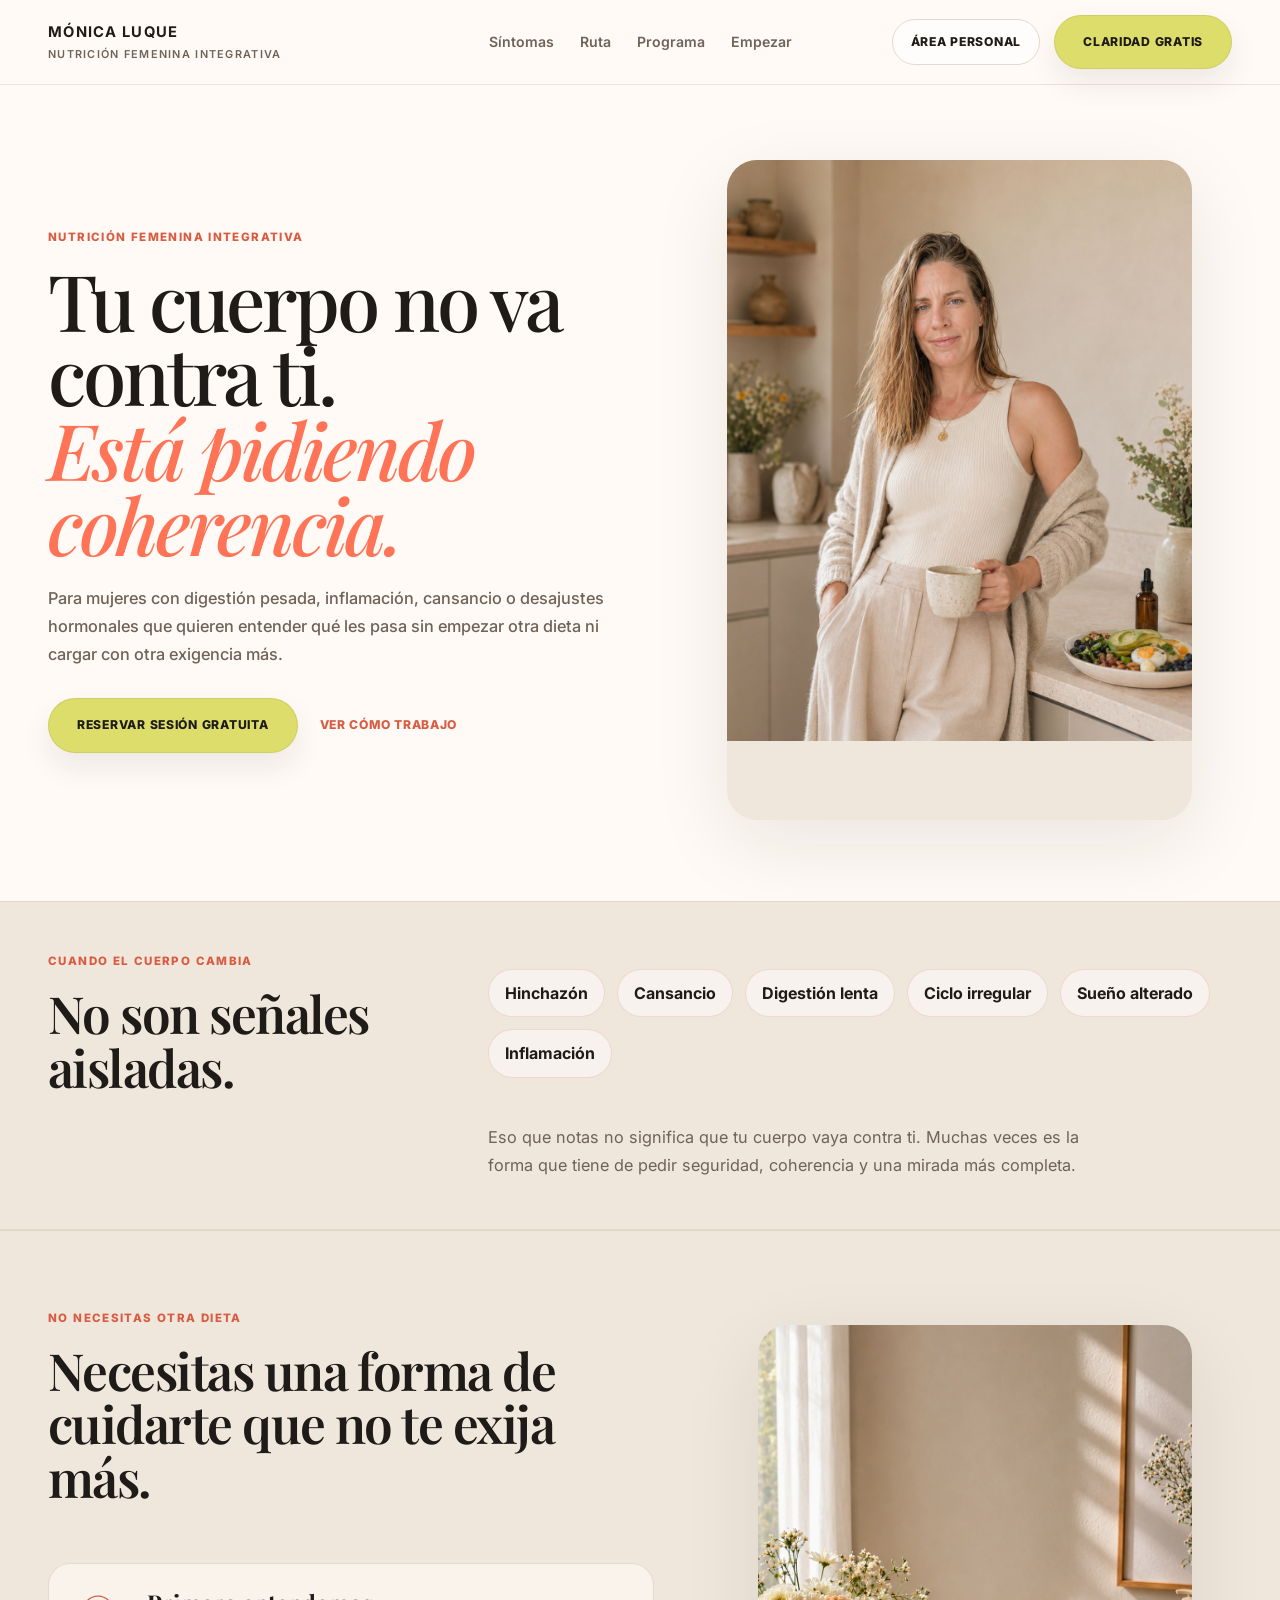
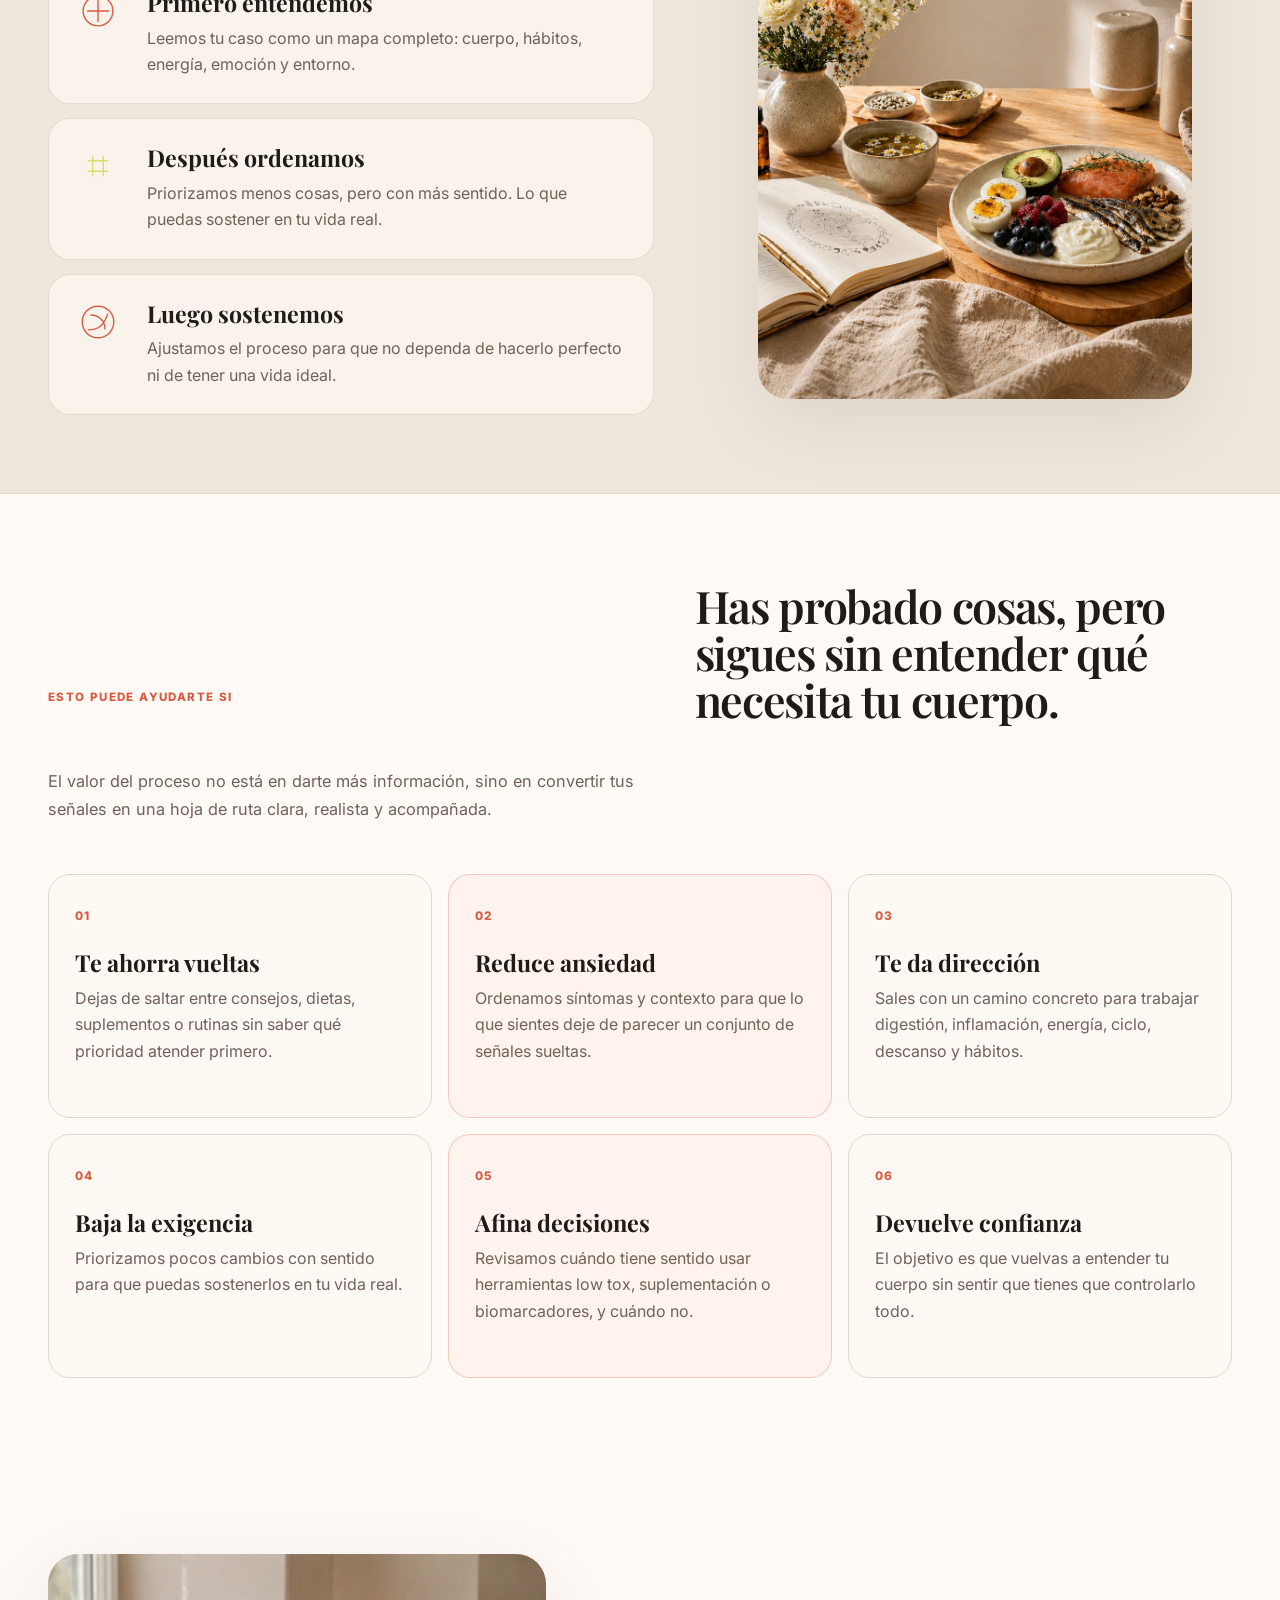
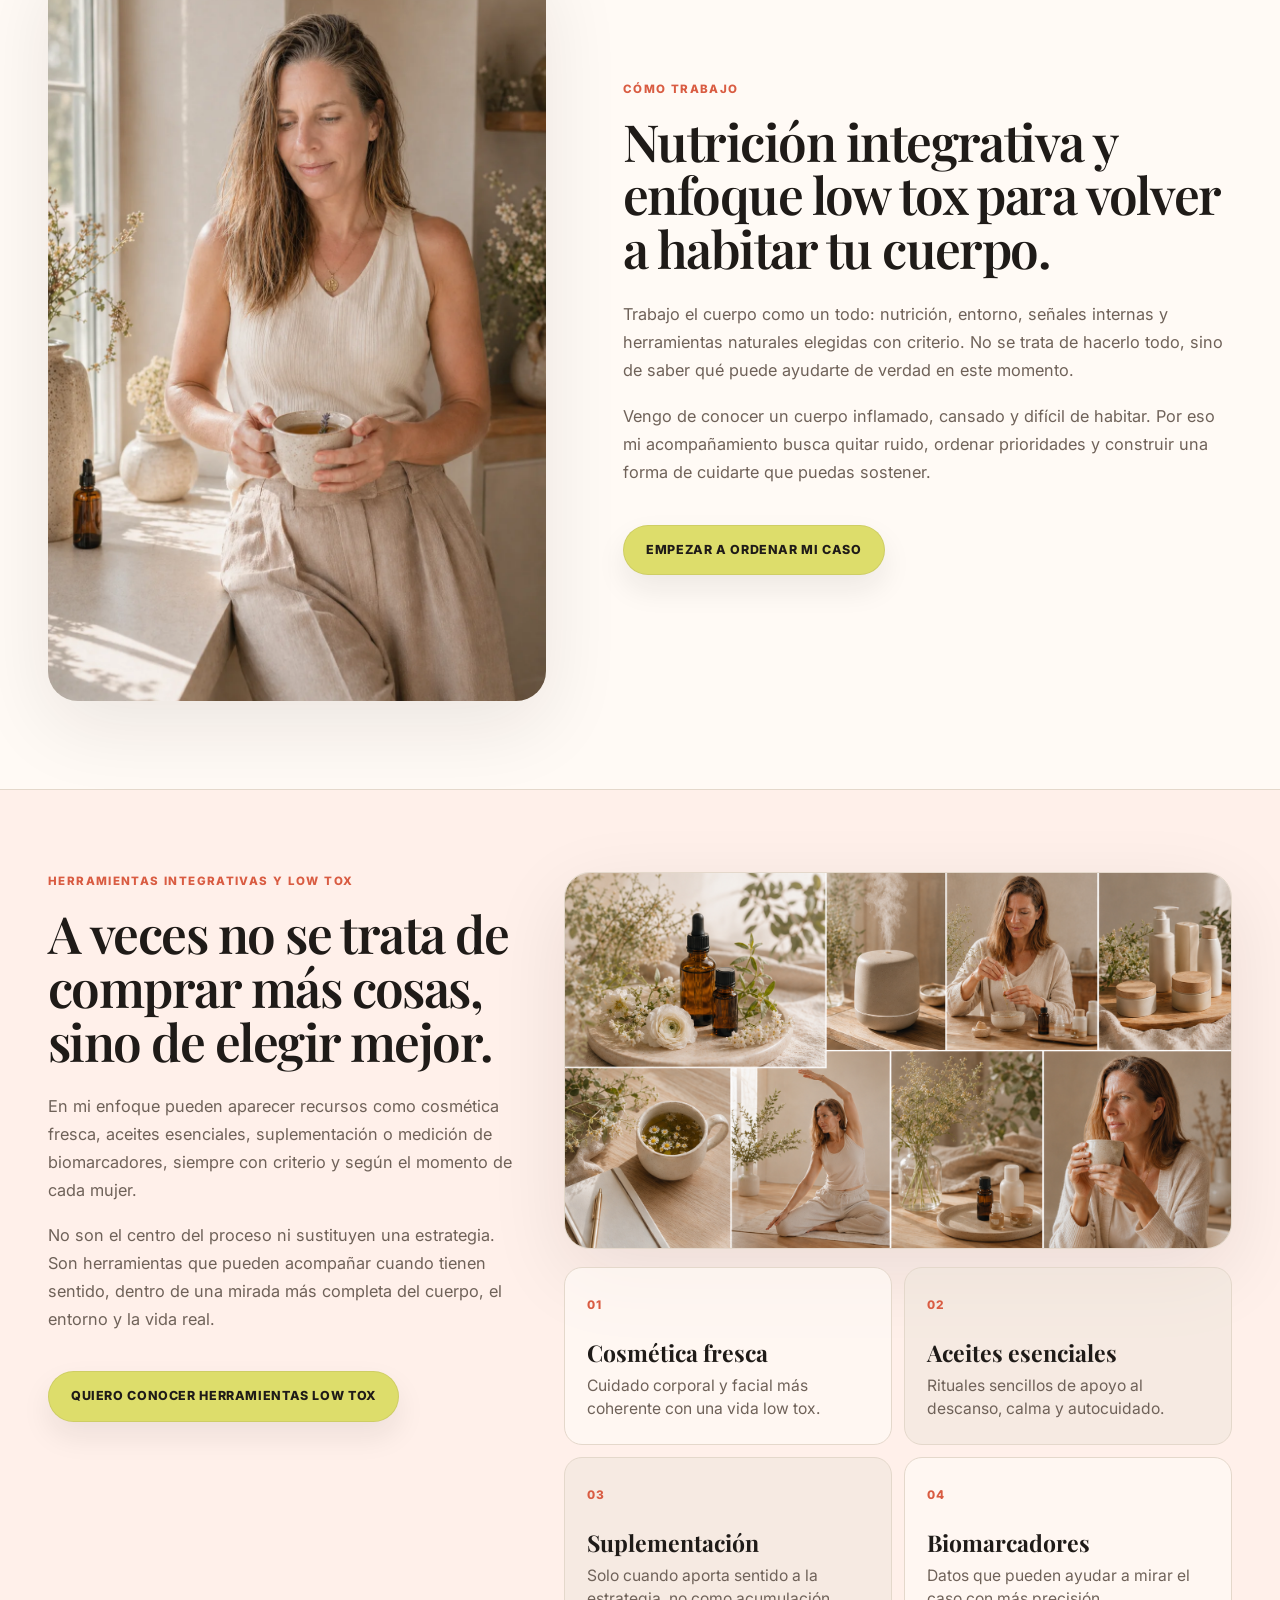
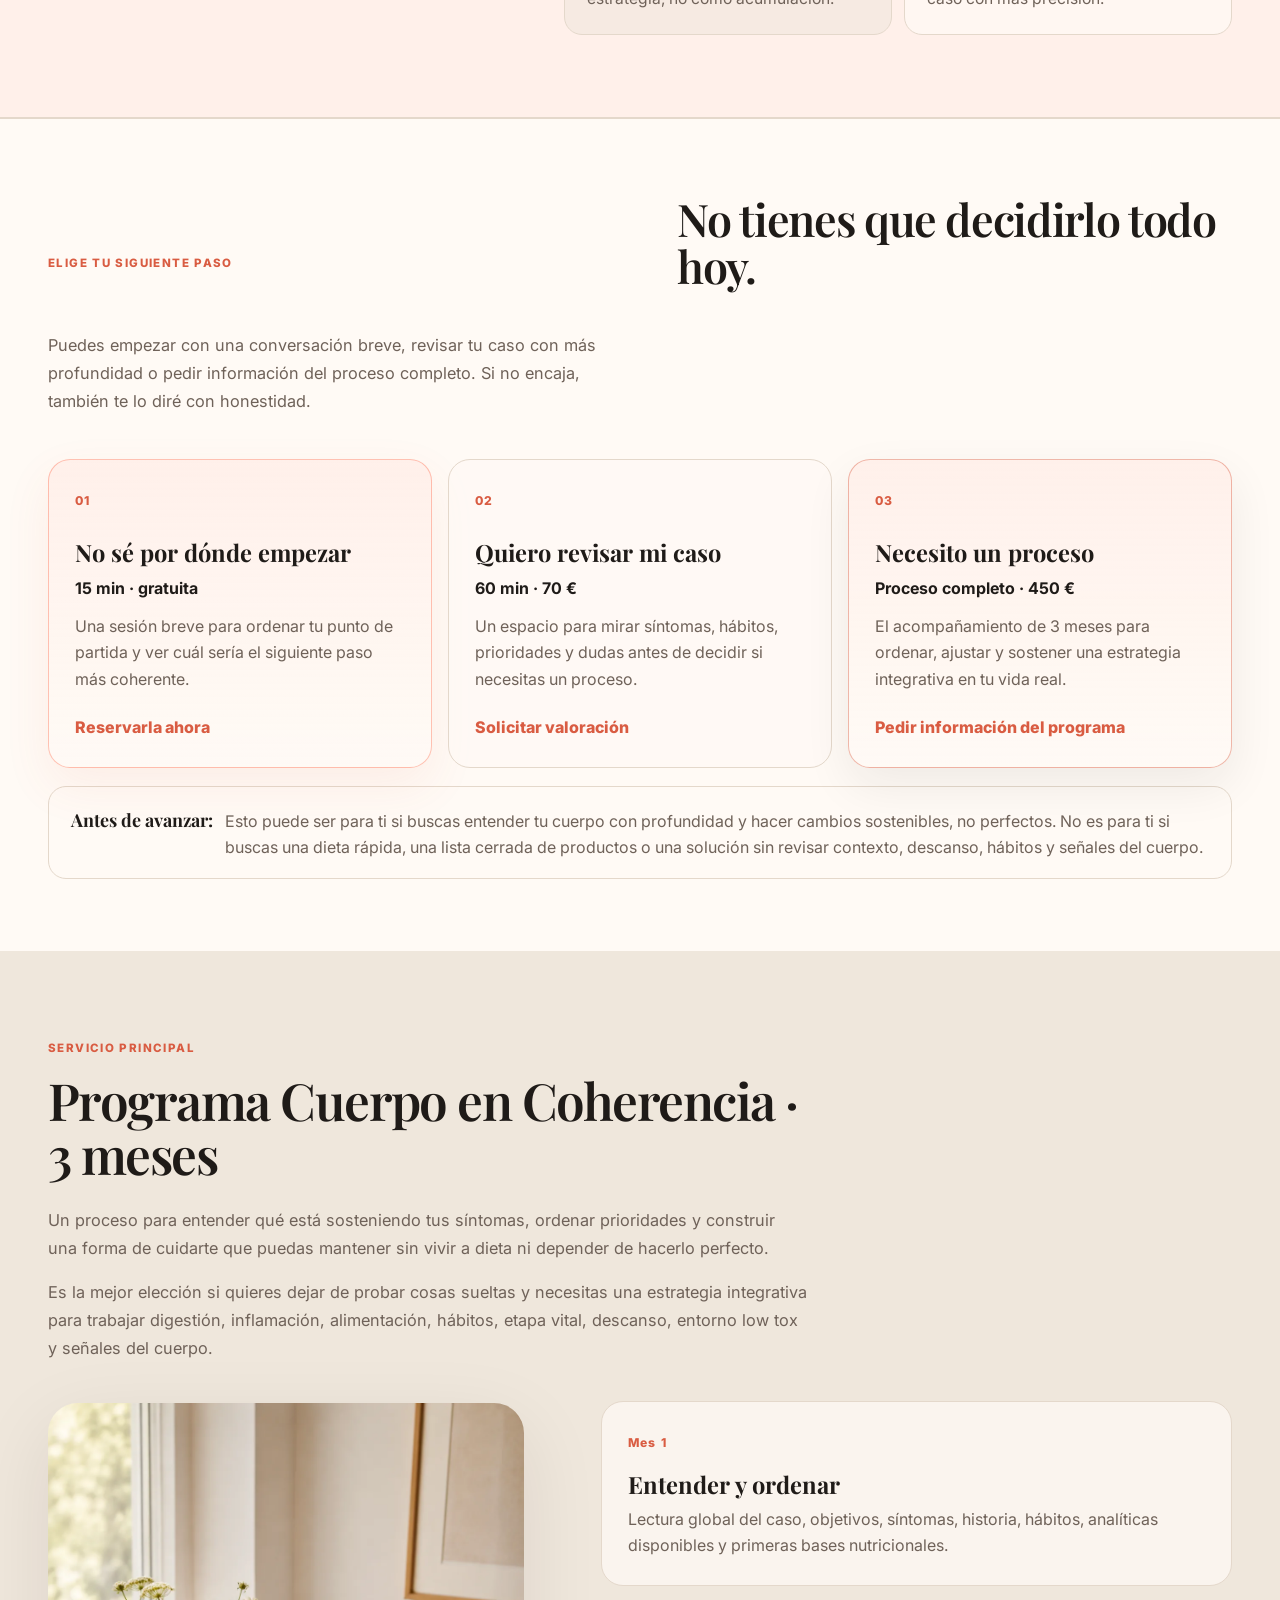
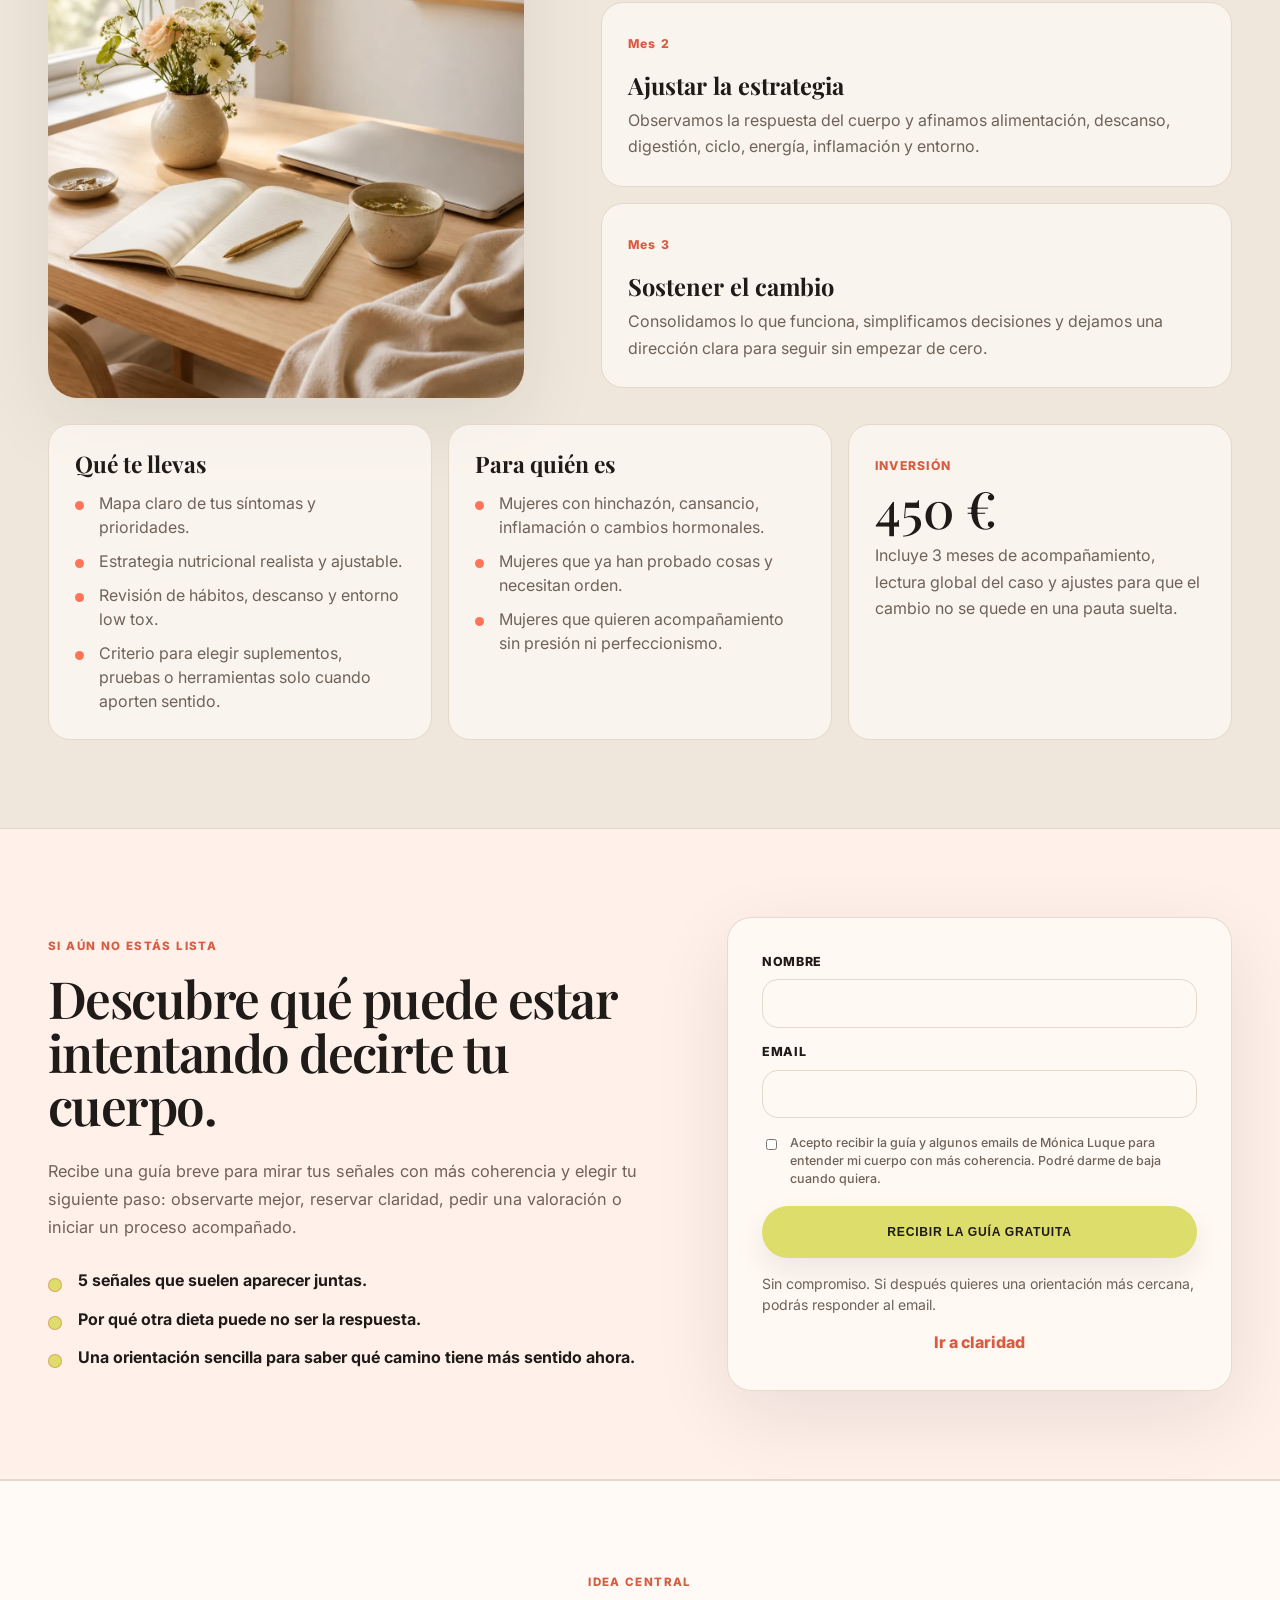
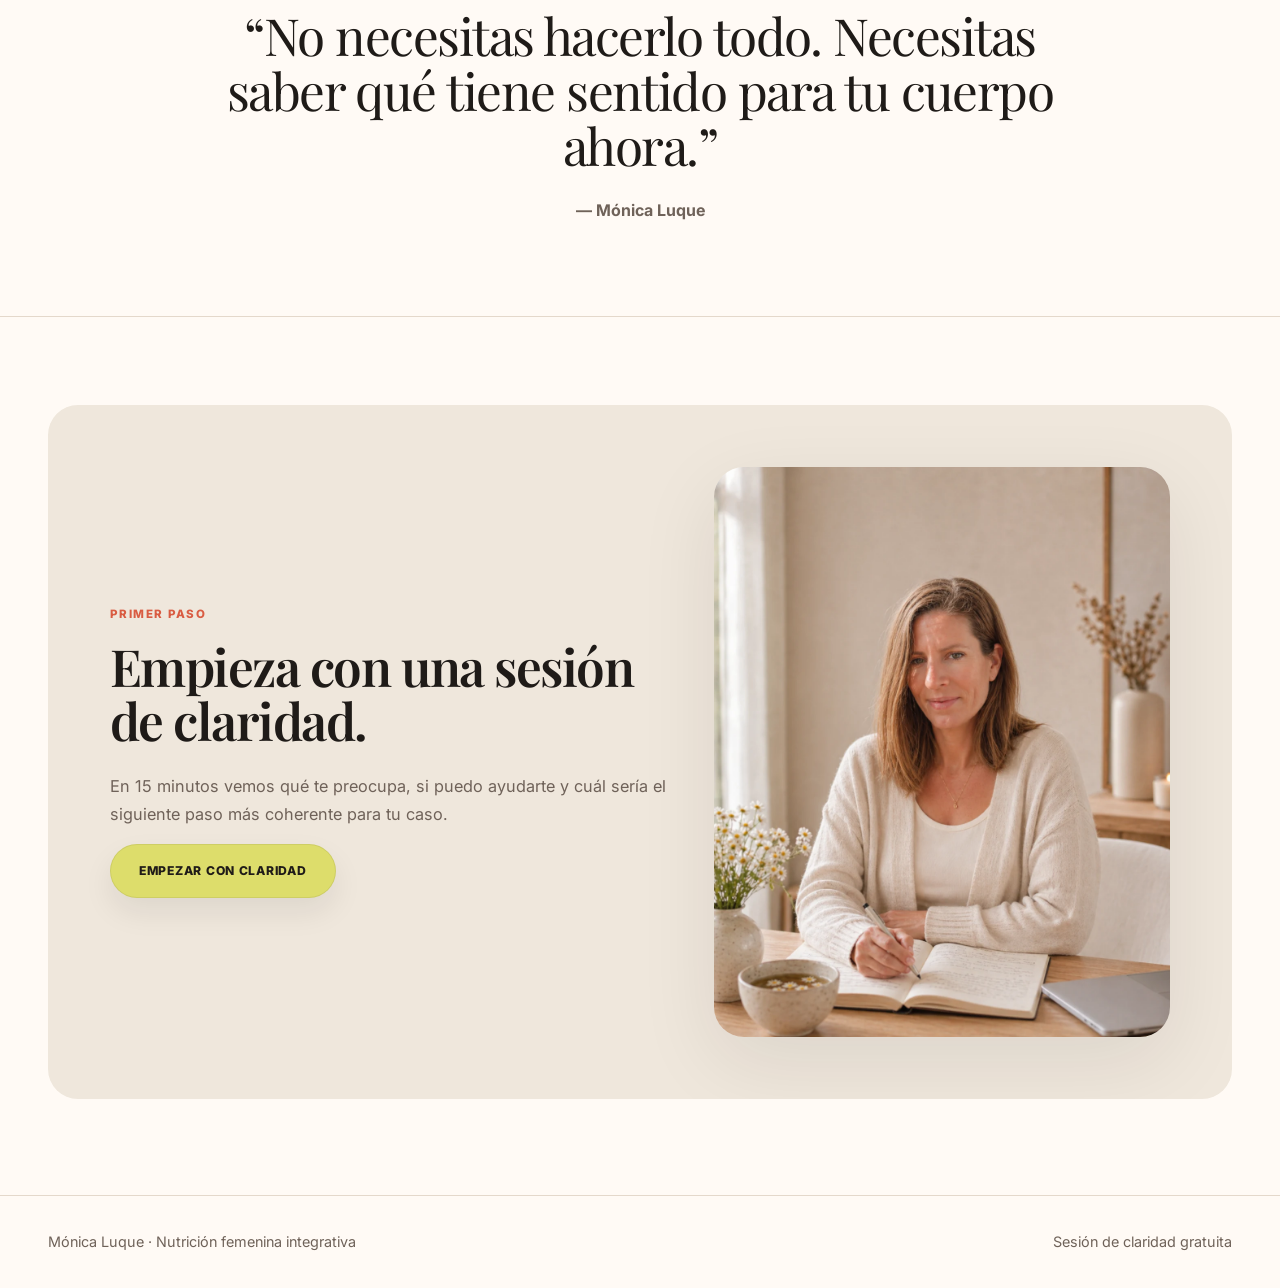
==== commit 64c7f529: "Unificar bloques de decision pruebas raiz" ====
--- a/pruebas-raiz/index.html
+++ b/pruebas-raiz/index.html
@@ -238,41 +238,39 @@
 
       <section class="container route fade-in" id="ruta">
         <div class="route-head">
-          <p class="eyebrow">Recorrido de trabajo</p>
-          <h2 class="section-title">Hay un primer paso para empezar a dar coherencia a lo que te pasa.</h2>
+          <p class="eyebrow">Elige tu siguiente paso</p>
+          <h2 class="section-title">No tienes que decidirlo todo hoy.</h2>
           <p class="body-text">
-            No necesitas tenerlo todo claro antes de empezar. Puedes acercarte desde una conversación breve, una valoración más profunda o entrar directamente al proceso completo si ya sientes que este es tu momento.
+            Puedes empezar con una conversación breve, revisar tu caso con más profundidad o pedir información del proceso completo. Si no encaja, también te lo diré con honestidad.
           </p>
         </div>
 
         <div class="route-grid">
           <article class="route-card primary-step">
             <span>01</span>
-            <h3>Sesión de claridad</h3>
+            <h3>No sé por dónde empezar</h3>
             <strong>15 min · gratuita</strong>
-            <p>Para mujeres que necesitan orientación inicial y quieren entender si este enfoque puede ayudarlas.</p>
+            <p>Una sesión breve para ordenar tu punto de partida y ver cuál sería el siguiente paso más coherente.</p>
             <a class="mini-cta" href="./sesion-claridad/">Reservarla ahora</a>
           </article>
           <article class="route-card">
             <span>02</span>
-            <h3>Valoración integrativa</h3>
+            <h3>Quiero revisar mi caso</h3>
             <strong>60 min · 70 €</strong>
-            <p>Para mujeres que ya tienen más conciencia de su caso, pero necesitan revisar dudas antes de iniciar un proceso completo. Si después entras al programa de 3 meses, se descuenta el importe.</p>
+            <p>Un espacio para mirar síntomas, hábitos, prioridades y dudas antes de decidir si necesitas un proceso.</p>
             <a class="mini-cta" href="mailto:info@soymonicaluque.com?subject=Valoraci%C3%B3n%20integrativa">Solicitar valoración</a>
           </article>
           <article class="route-card program-step">
             <span>03</span>
-            <h3>Programa Cuerpo en Coherencia</h3>
+            <h3>Necesito un proceso</h3>
             <strong>Proceso completo · 450 €</strong>
-            <p>El servicio central: un proceso integrativo, profundo y acompañado para devolver coherencia al cuerpo con estrategia.</p>
+            <p>El acompañamiento de 3 meses para ordenar, ajustar y sostener una estrategia integrativa en tu vida real.</p>
             <a class="mini-cta" href="mailto:info@soymonicaluque.com?subject=Programa%20Cuerpo%20en%20Coherencia">Pedir información del programa</a>
           </article>
-          <article class="route-card">
-            <span>04</span>
-            <h3>Continuidad</h3>
-            <strong>Solo si procede</strong>
-            <p>Para clientas que ya han realizado el programa y quieren seguir afinando o consolidando cambios.</p>
-          </article>
+        </div>
+        <div class="route-note">
+          <strong>Antes de avanzar:</strong>
+          <p>Esto puede ser para ti si buscas entender tu cuerpo con profundidad y hacer cambios sostenibles, no perfectos. No es para ti si buscas una dieta rápida, una lista cerrada de productos o una solución sin revisar contexto, descanso, hábitos y señales del cuerpo.</p>
         </div>
       </section>
 
@@ -345,53 +343,6 @@
               <p>Incluye 3 meses de acompañamiento, lectura global del caso y ajustes para que el cambio no se quede en una pauta suelta.</p>
             </div>
           </div>
-        </div>
-      </section>
-
-      <section class="fit-section fade-in">
-        <div class="container fit-layout">
-          <div>
-            <p class="eyebrow">Antes de avanzar</p>
-            <h2 class="section-title">No se trata de venderte un proceso si no encaja contigo.</h2>
-          </div>
-          <div class="fit-grid">
-            <article>
-              <h3>Puede ser para ti si...</h3>
-              <p>Quieres entender tu cuerpo con más profundidad, necesitas una hoja de ruta y estás dispuesta a hacer cambios sostenibles, no perfectos.</p>
-            </article>
-            <article>
-              <h3>No es para ti si...</h3>
-              <p>Buscas una dieta rápida, una lista cerrada de productos o una solución sin revisar hábitos, descanso, contexto y señales del cuerpo.</p>
-            </article>
-            <article>
-              <h3>Primer paso sin riesgo</h3>
-              <p>Empezamos con una sesión de claridad. Si no tiene sentido avanzar, te lo diré con honestidad y veremos una opción más coherente.</p>
-            </article>
-          </div>
-        </div>
-      </section>
-
-      <section class="container decision fade-in">
-        <div>
-          <p class="eyebrow">Sin presión</p>
-          <h2 class="section-title">Tu siguiente paso no tiene que ser grande.</h2>
-        </div>
-        <div class="decision-grid">
-          <article class="decision-card clarity-path">
-            <span>01</span>
-            <h3>Si no sabes por dónde empezar</h3>
-            <p><strong>Claridad.</strong> Una conversación breve para orientarte y ver si este enfoque puede ayudarte.</p>
-          </article>
-          <article class="decision-card valuation-path">
-            <span>02</span>
-            <h3>Si quieres revisar tu caso con profundidad</h3>
-            <p><strong>Valoración.</strong> Un espacio para mirar síntomas, hábitos y prioridades con más detalle.</p>
-          </article>
-          <article class="decision-card program-path">
-            <span>03</span>
-            <h3>Si ya sientes que necesitas un proceso</h3>
-            <p><strong>Programa.</strong> Solicita información de Cuerpo en Coherencia y vemos el siguiente paso.</p>
-          </article>
         </div>
       </section>
 
--- a/pruebas-raiz/site.css
+++ b/pruebas-raiz/site.css
@@ -386,18 +386,18 @@
   line-height: 1.48;
 }
 
-.route { padding-top: 88px; padding-bottom: 88px; border-top: 1px solid var(--color-border); }
+.route { padding-top: 76px; padding-bottom: 72px; border-top: 1px solid var(--color-border); }
 .route-head {
   display: grid;
   grid-template-columns: minmax(300px, .9fr) minmax(320px, .85fr);
   gap: 42px;
   align-items: end;
-  margin-bottom: 34px;
+  margin-bottom: 28px;
 }
 .route-head .section-title { margin-bottom: 0; font-size: clamp(2rem, 3.5vw, 3.5rem); }
-.route-grid { display: grid; grid-template-columns: 1.15fr repeat(3, 1fr); gap: 16px; }
+.route-grid { display: grid; grid-template-columns: repeat(3, minmax(0, 1fr)); gap: 16px; }
 .route-card, .program-cards article, .decision article {
-  min-height: 260px;
+  min-height: 236px;
   padding: 26px;
   background: rgba(255, 250, 245, .72);
   border: 1px solid var(--color-border);
@@ -426,6 +426,24 @@
   border-color: rgba(217, 92, 66, .42);
   box-shadow: 0 18px 48px rgba(31, 27, 24, .07);
 }
+.route-note {
+  display: grid;
+  grid-template-columns: auto minmax(0, 1fr);
+  gap: 12px;
+  align-items: baseline;
+  margin-top: 18px;
+  padding: 18px 22px;
+  color: var(--color-muted);
+  background: rgba(255, 250, 245, .62);
+  border: 1px solid var(--color-border);
+  border-radius: 18px;
+}
+.route-note strong {
+  color: var(--color-text);
+  font-family: "Playfair Display", Georgia, serif;
+  font-size: 1.12rem;
+}
+.route-note p { margin: 0; }
 .mini-cta {
   display: inline-flex;
   margin-top: 22px;
@@ -742,7 +760,7 @@
 .fade-in.visible { opacity: 1; transform: translateY(0); }
 
 @media (max-width: 1120px) {
-  .route-grid { grid-template-columns: repeat(2, minmax(0, 1fr)); }
+  .route-grid { grid-template-columns: 1fr; }
   .value-grid { grid-template-columns: repeat(2, minmax(0, 1fr)); }
   .decision-grid { grid-template-columns: 1fr; }
   .fit-grid { grid-template-columns: 1fr; }
@@ -879,10 +897,12 @@
   .route-card:last-child { border-bottom: 0; }
   .route-card.primary-step,
   .route-card.program-step {
-    margin: 12px;
-    border: 1px solid rgba(255, 116, 86, .32);
-    border-radius: 18px;
-  }
+    margin: 0;
+    border: 0;
+    border-bottom: 1px solid var(--color-border);
+    border-radius: 0;
+  }
+  .route-card.program-step:last-child { border-bottom: 0; }
   .route-card.primary-step {
     background: linear-gradient(180deg, var(--color-bg-coral), rgba(255, 250, 245, .82));
   }
@@ -894,6 +914,14 @@
   .route-card strong { margin-bottom: 8px; font-size: .94rem; }
   .route-card p { font-size: .93rem; line-height: 1.5; }
   .route-card .mini-cta { margin-top: 12px; }
+  .route-note {
+    grid-template-columns: 1fr;
+    gap: 6px;
+    margin-top: 14px;
+    padding: 18px;
+    border-radius: 18px;
+  }
+  .route-note p { font-size: .93rem; line-height: 1.5; }
   .program-cards article, .decision article { min-height: 0; padding: 22px; border-radius: 18px; }
   .primary-step { order: -1; }
   .program-price strong { font-size: 2.75rem; }
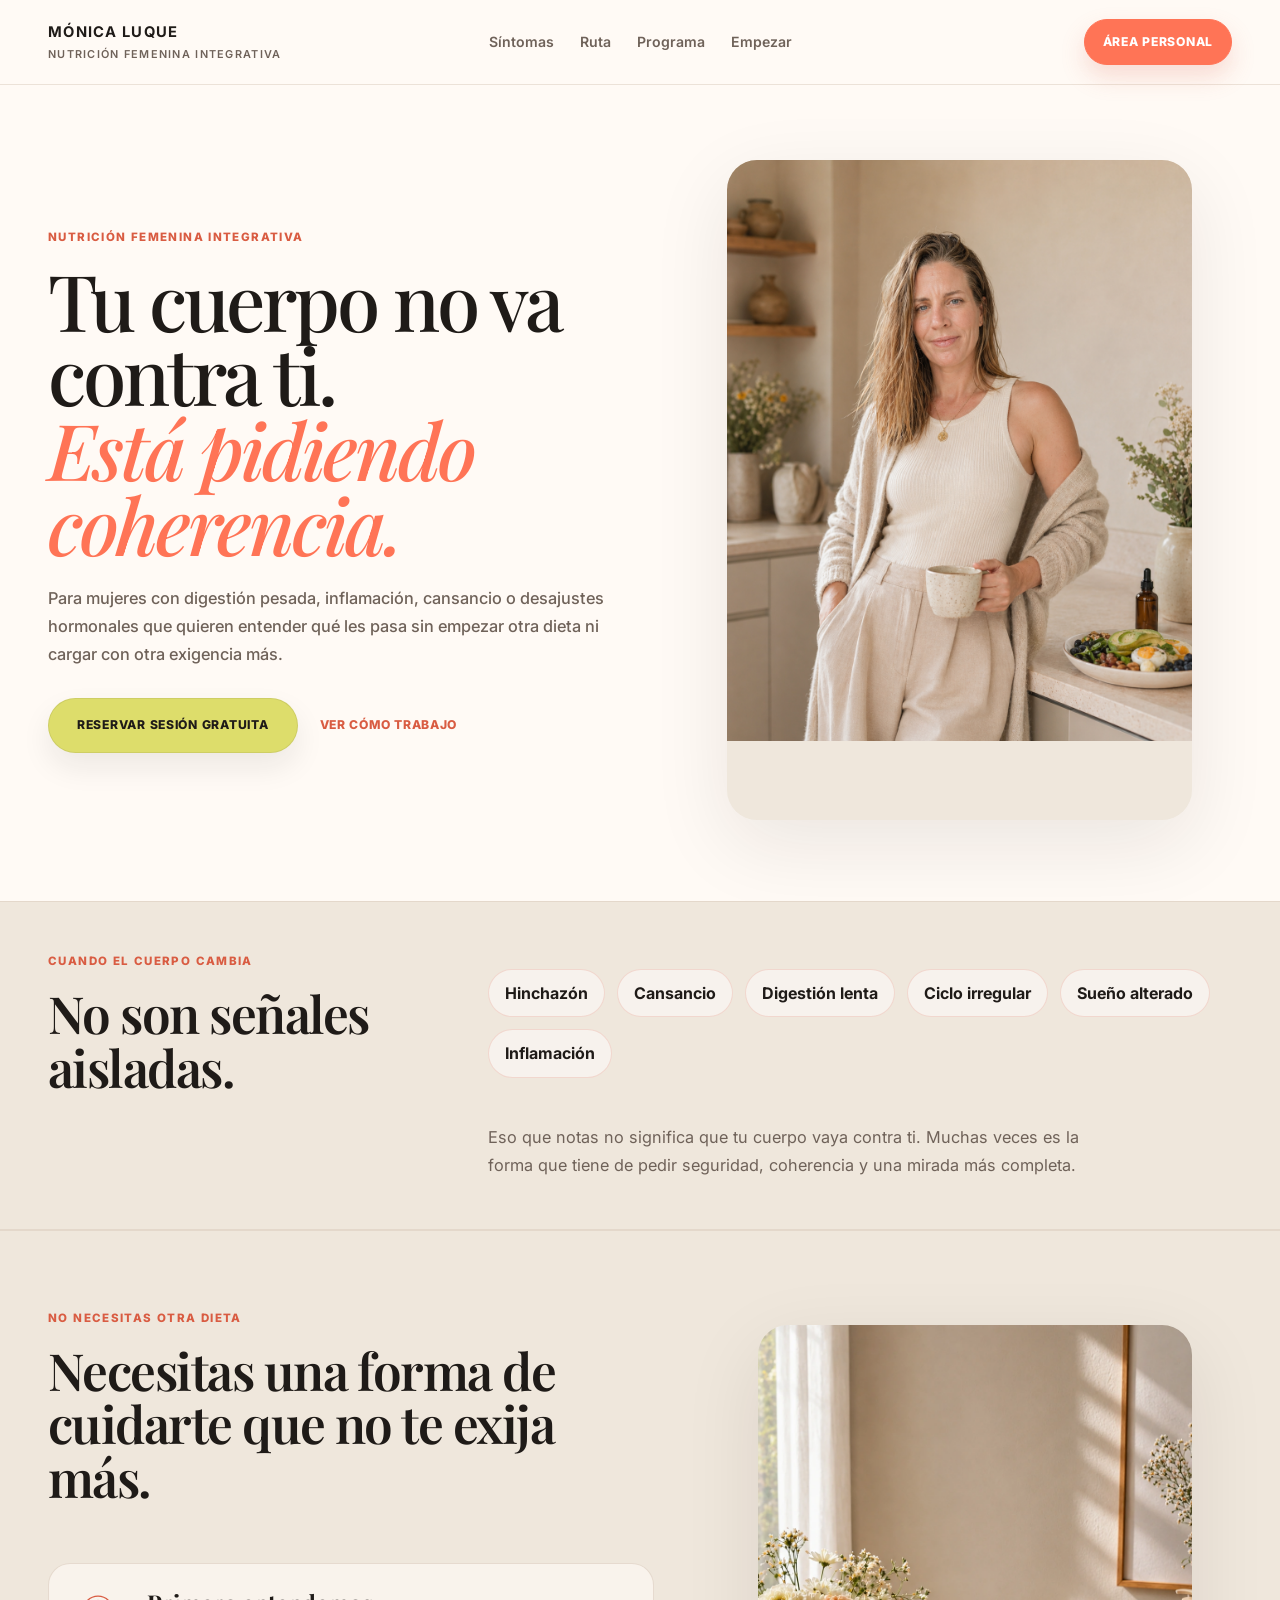
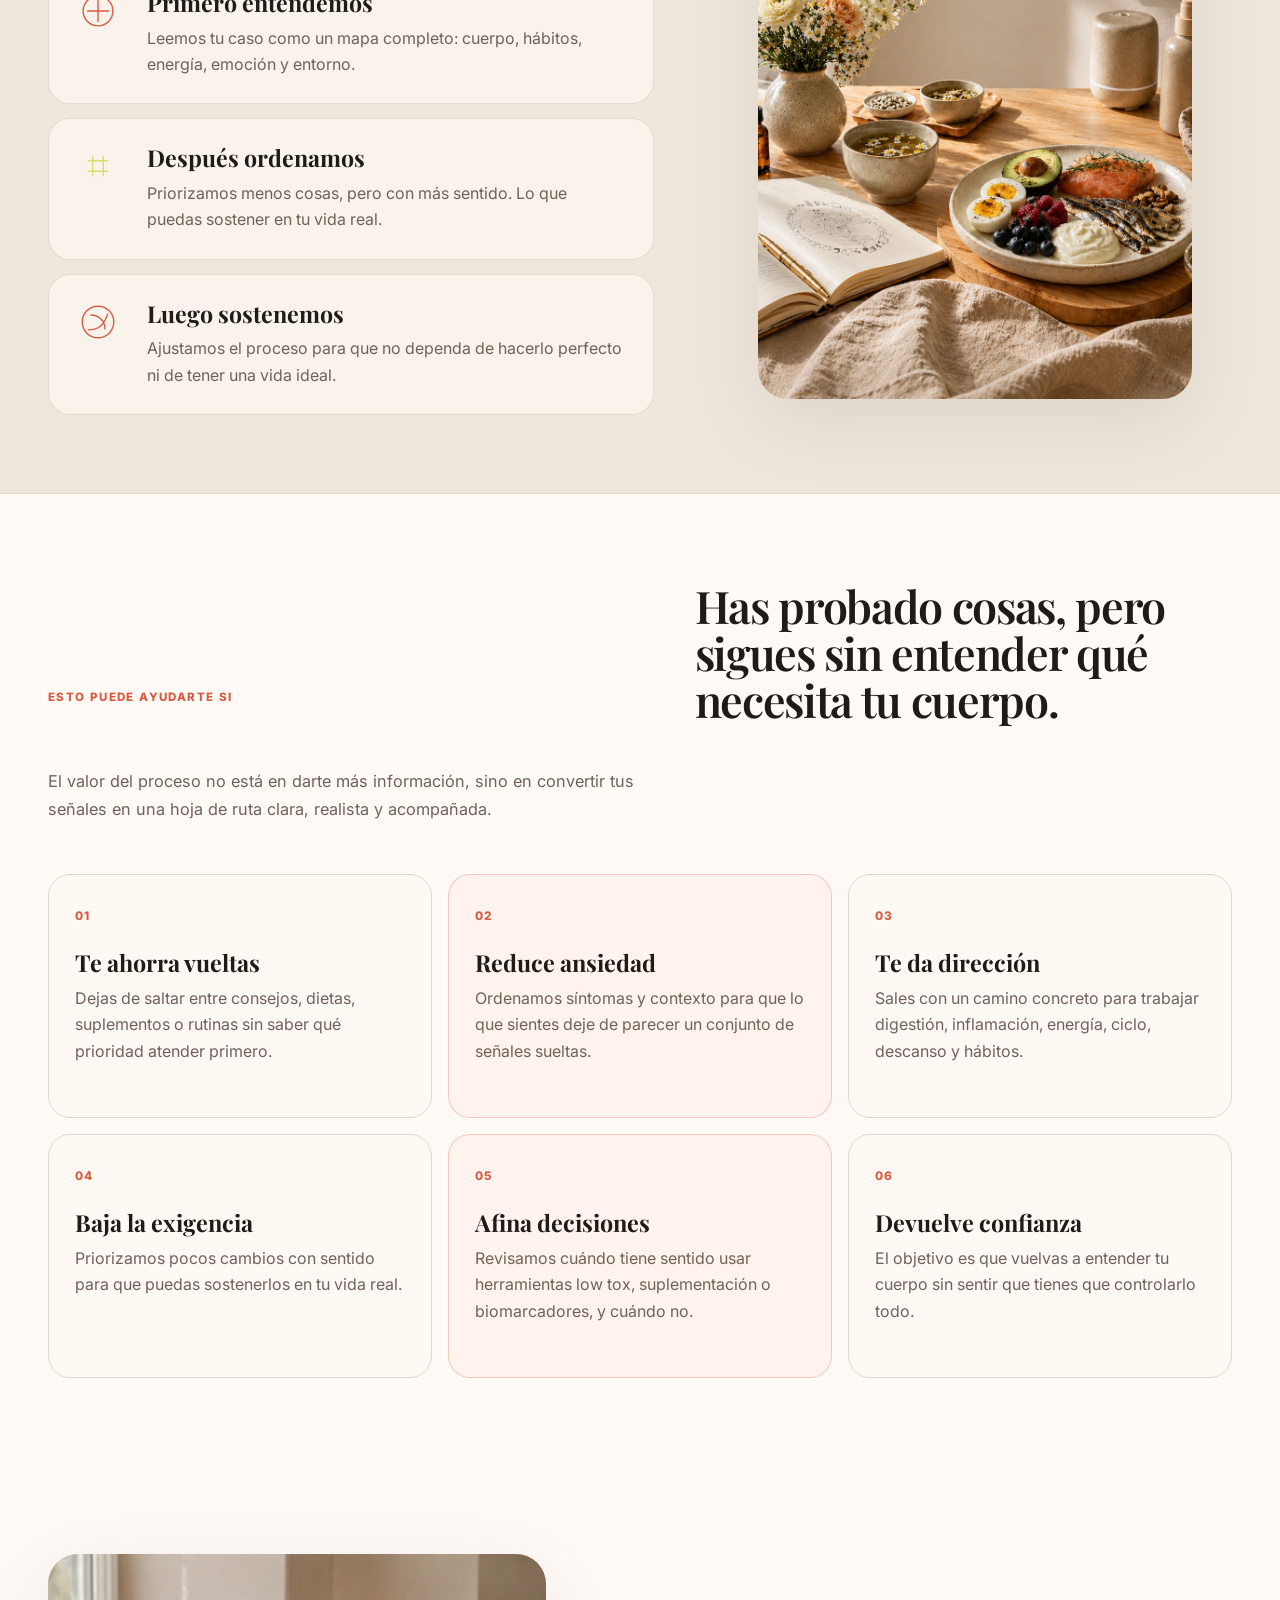
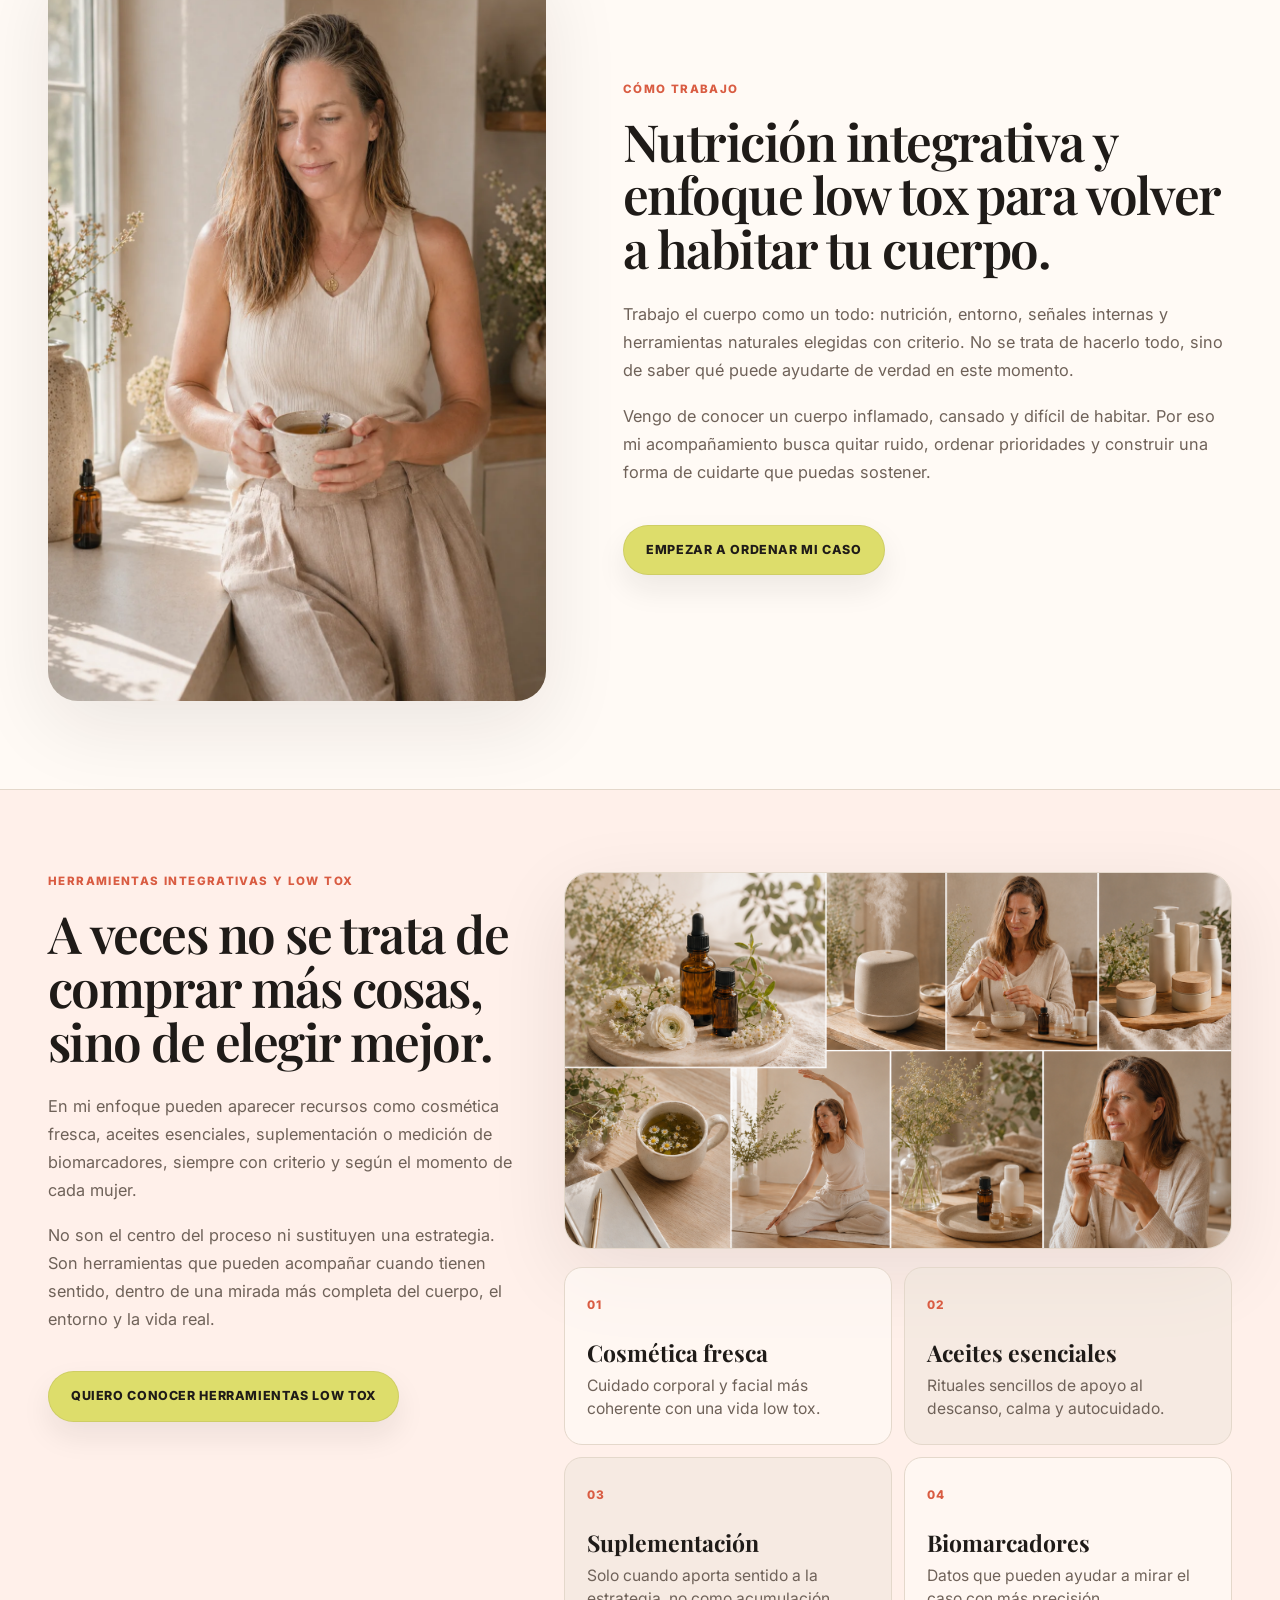
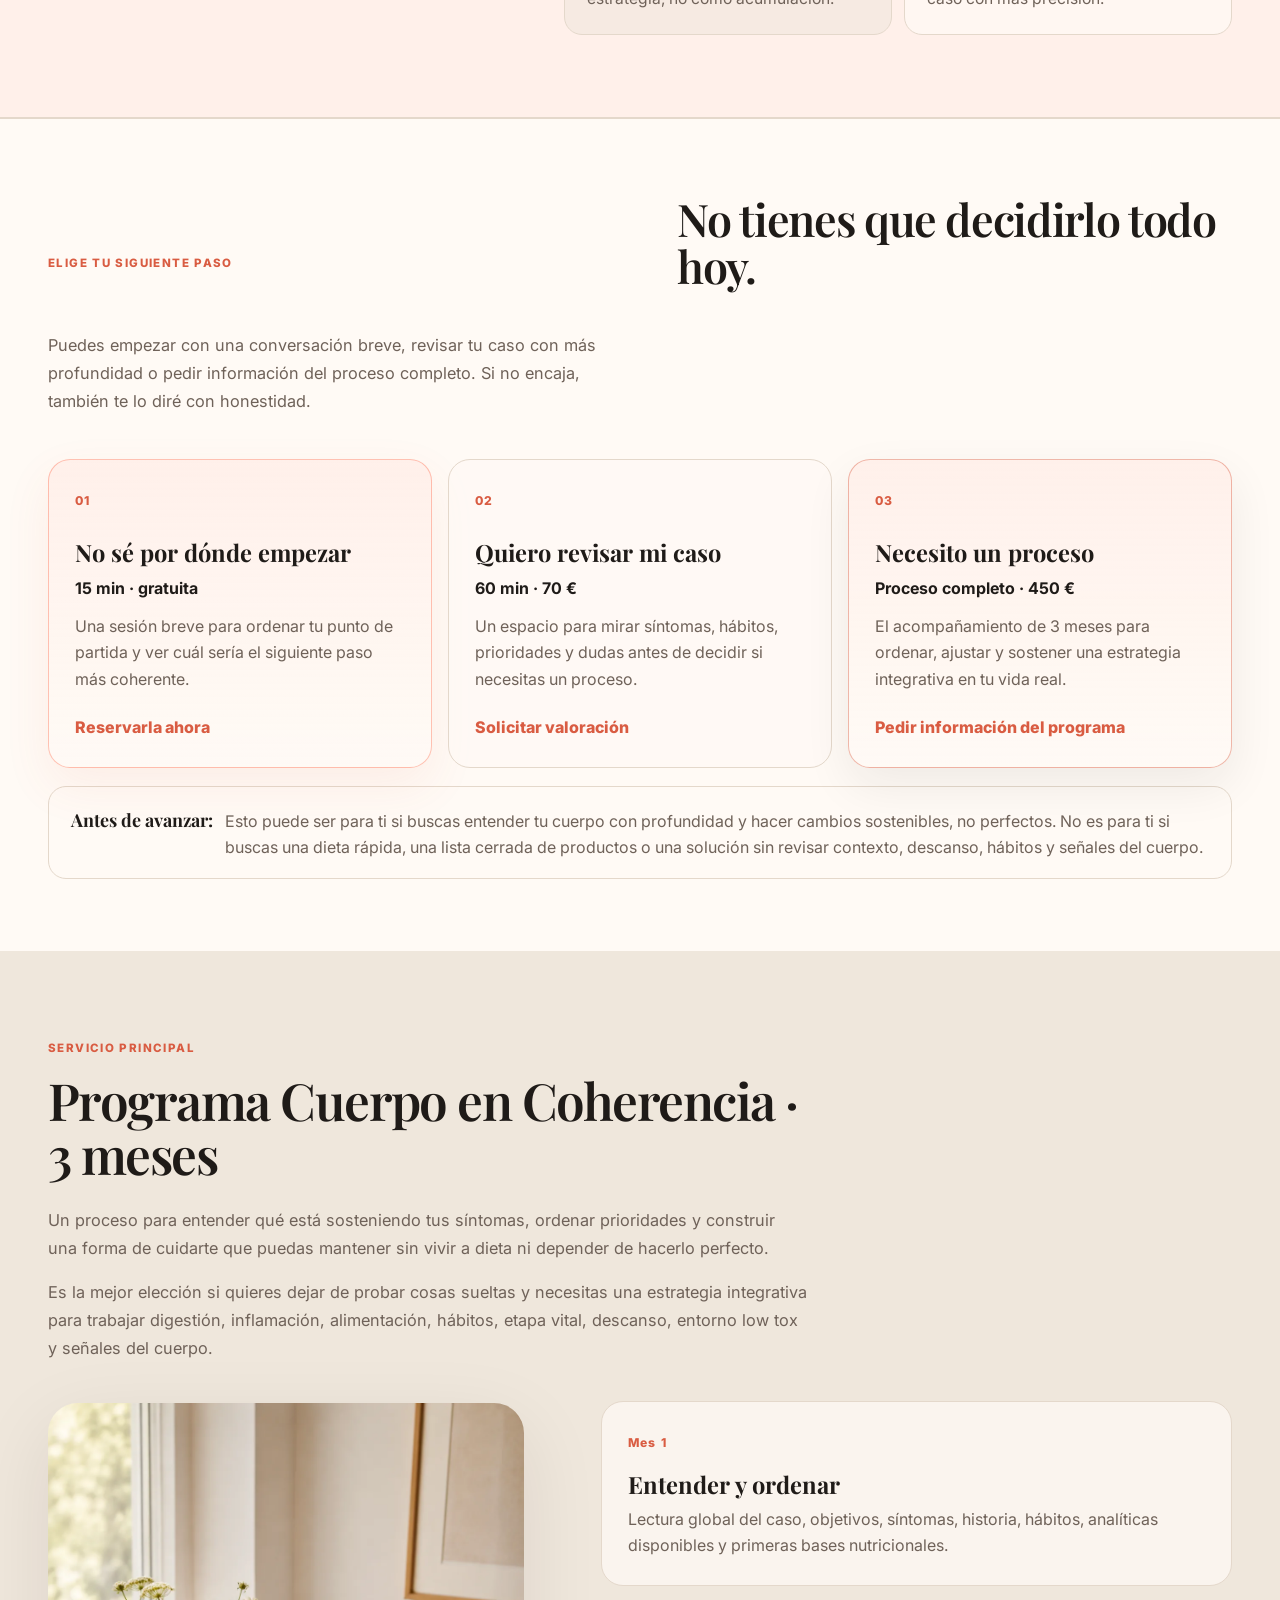
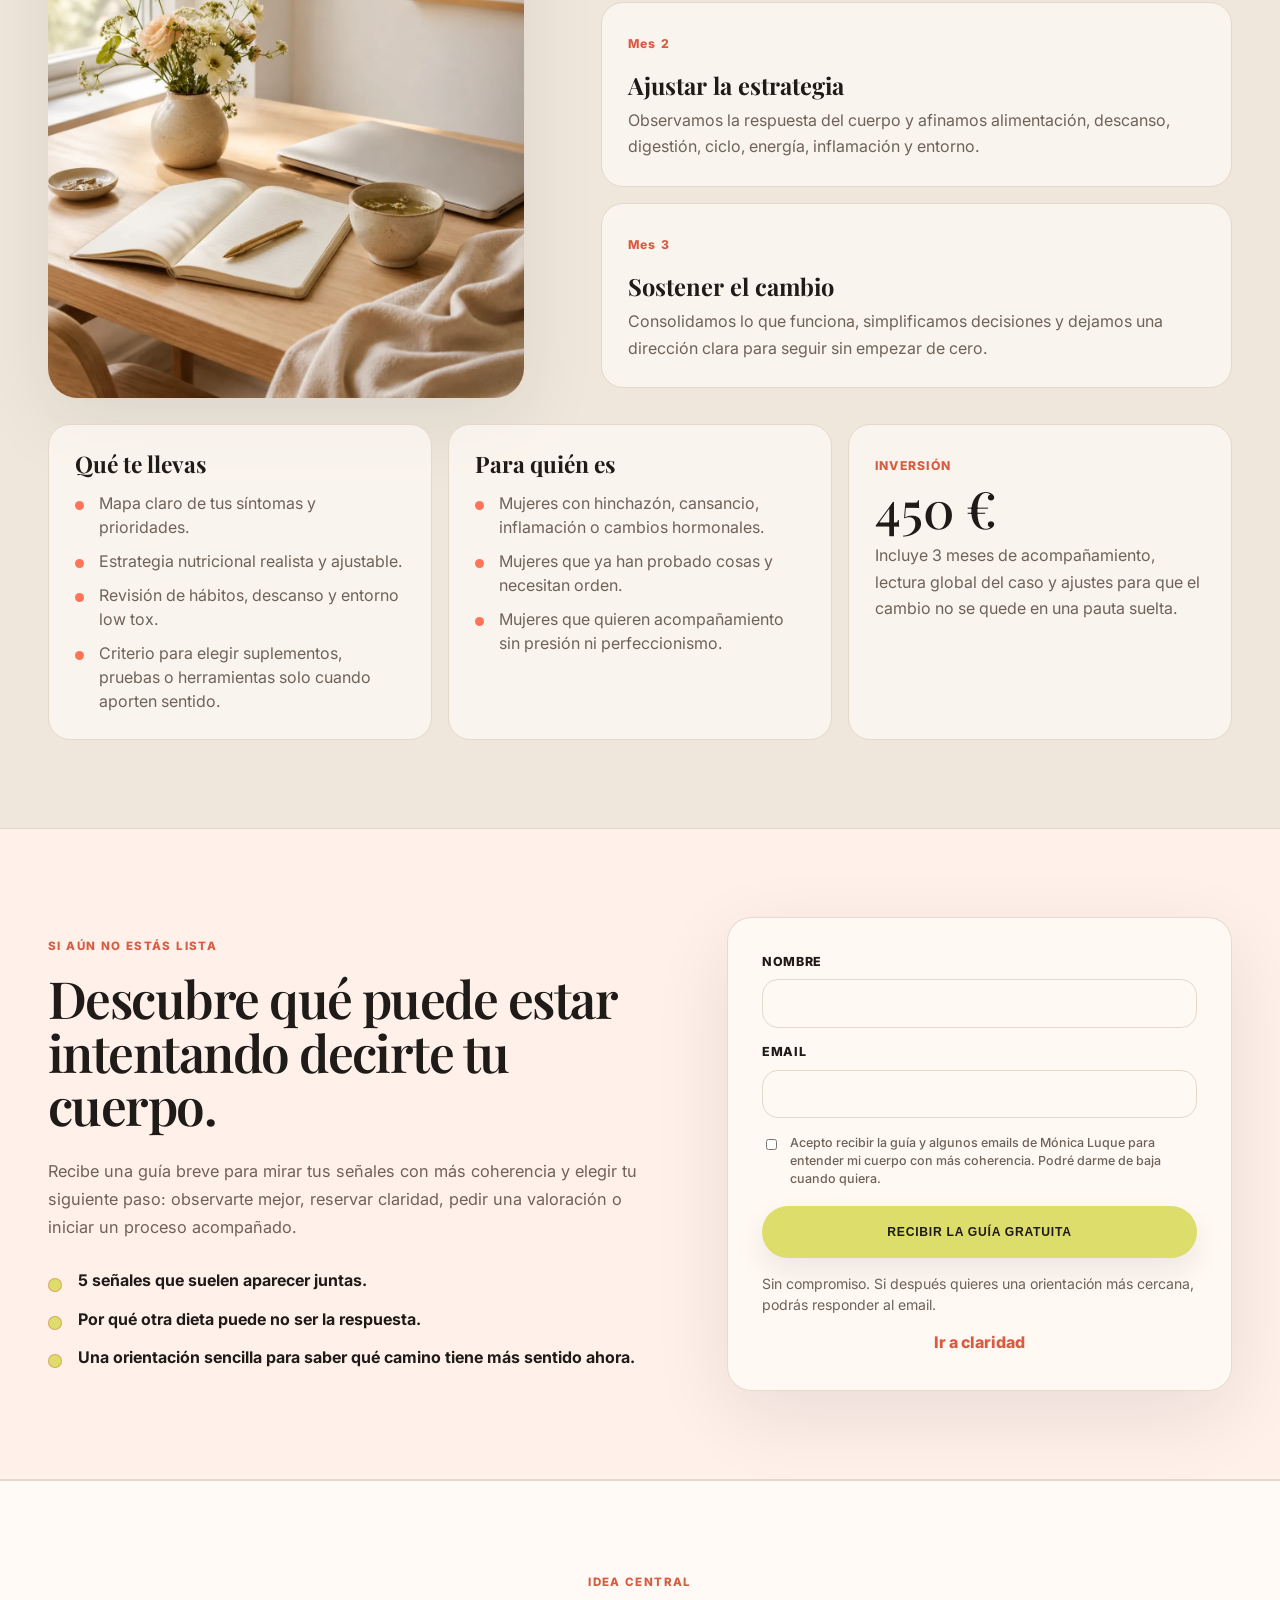
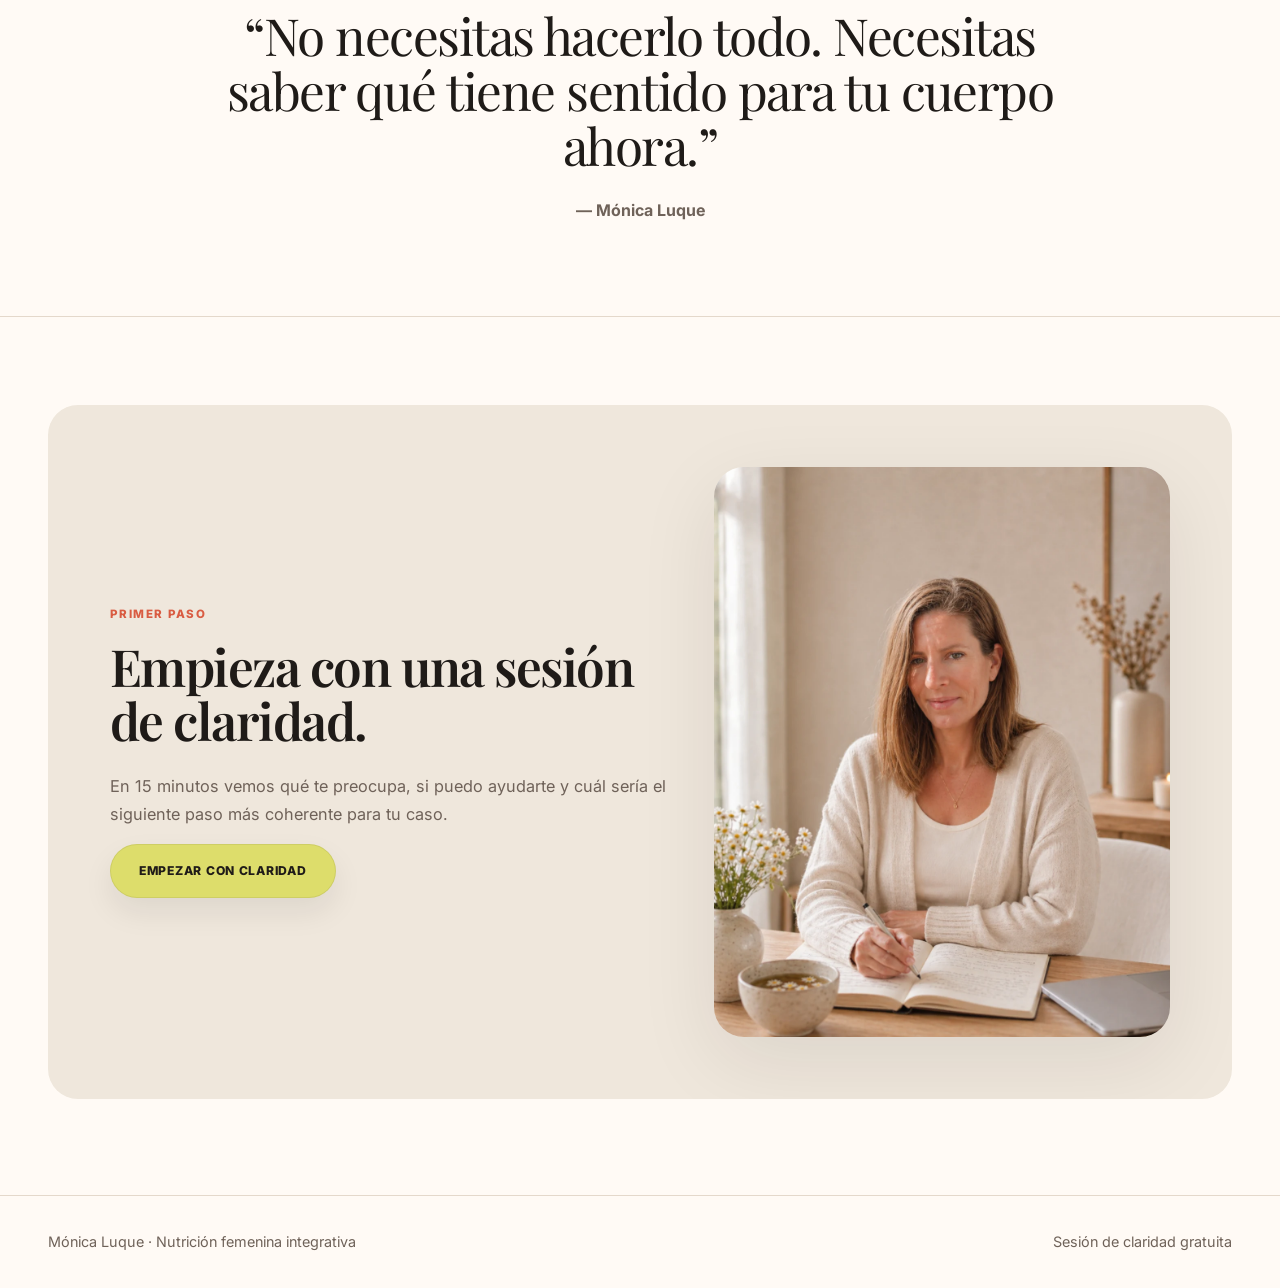
==== commit 1fdcc388: "Forzar area personal en cabecera responsive" ====
--- a/pruebas-raiz/index.html
+++ b/pruebas-raiz/index.html
@@ -14,7 +14,7 @@
       href="https://fonts.googleapis.com/css2?family=Inter:wght@400;500;600;700;800&family=Playfair+Display:ital,wght@0,500;0,600;1,500&display=swap"
       rel="stylesheet"
     />
-    <link rel="stylesheet" href="./site.css?v=20260507-oferta-valor" />
+    <link rel="stylesheet" href="./site.css?v=20260507-area-personal-final" />
   </head>
   <body>
     <header class="header">
--- a/pruebas-raiz/site.css
+++ b/pruebas-raiz/site.css
@@ -75,8 +75,20 @@
 }
 .btn-primary:hover { transform: translateY(-2px); background: var(--color-accent); color: var(--color-white); }
 .btn-secondary { color: var(--color-text); background: transparent; }
-.btn-area { min-height: 44px; padding: 12px 18px; border: 1px solid var(--color-border); background: rgba(255, 255, 255, .54); }
-.btn-area:hover { border-color: var(--color-accent); background: var(--color-white); }
+.header-cta { display: none; }
+.btn-area {
+  min-height: 44px;
+  padding: 12px 18px;
+  color: var(--color-white);
+  background: var(--color-accent);
+  border: 1px solid var(--color-accent);
+  box-shadow: 0 12px 24px rgba(224, 111, 88, .22);
+}
+.btn-area:hover {
+  color: var(--color-white);
+  background: var(--color-accent-dark);
+  border-color: var(--color-accent-dark);
+}
 
 .hero {
   min-height: calc(100vh - 84px);
@@ -777,7 +789,8 @@
 @media (max-width: 980px) {
   .header-inner, .hero, .approach-layout, .features-grid, .symptoms-layout, .value-head, .intro-flow, .tools-layout, .route-head, .program-layout, .program-includes, .fit-layout, .decision, .lead-magnet-box, .cta-box { grid-template-columns: 1fr; }
   .header-inner { display: flex; justify-content: space-between; }
-  .nav, .btn-area { display: none; }
+  .nav, .header-cta { display: none; }
+  .btn-area { display: inline-flex; }
   .features-grid.compact { grid-template-columns: 1fr; }
   .program-layout {
     grid-template-areas:
@@ -817,6 +830,10 @@
   .brand span { max-width: 178px; font-size: .52rem; line-height: 1.2; white-space: normal; overflow: visible; text-overflow: clip; }
   .header-actions { display: flex; }
   .header-cta {
+    display: none;
+  }
+  .btn-area {
+    display: inline-flex;
     min-height: 40px;
     width: auto;
     padding: 11px 14px;
